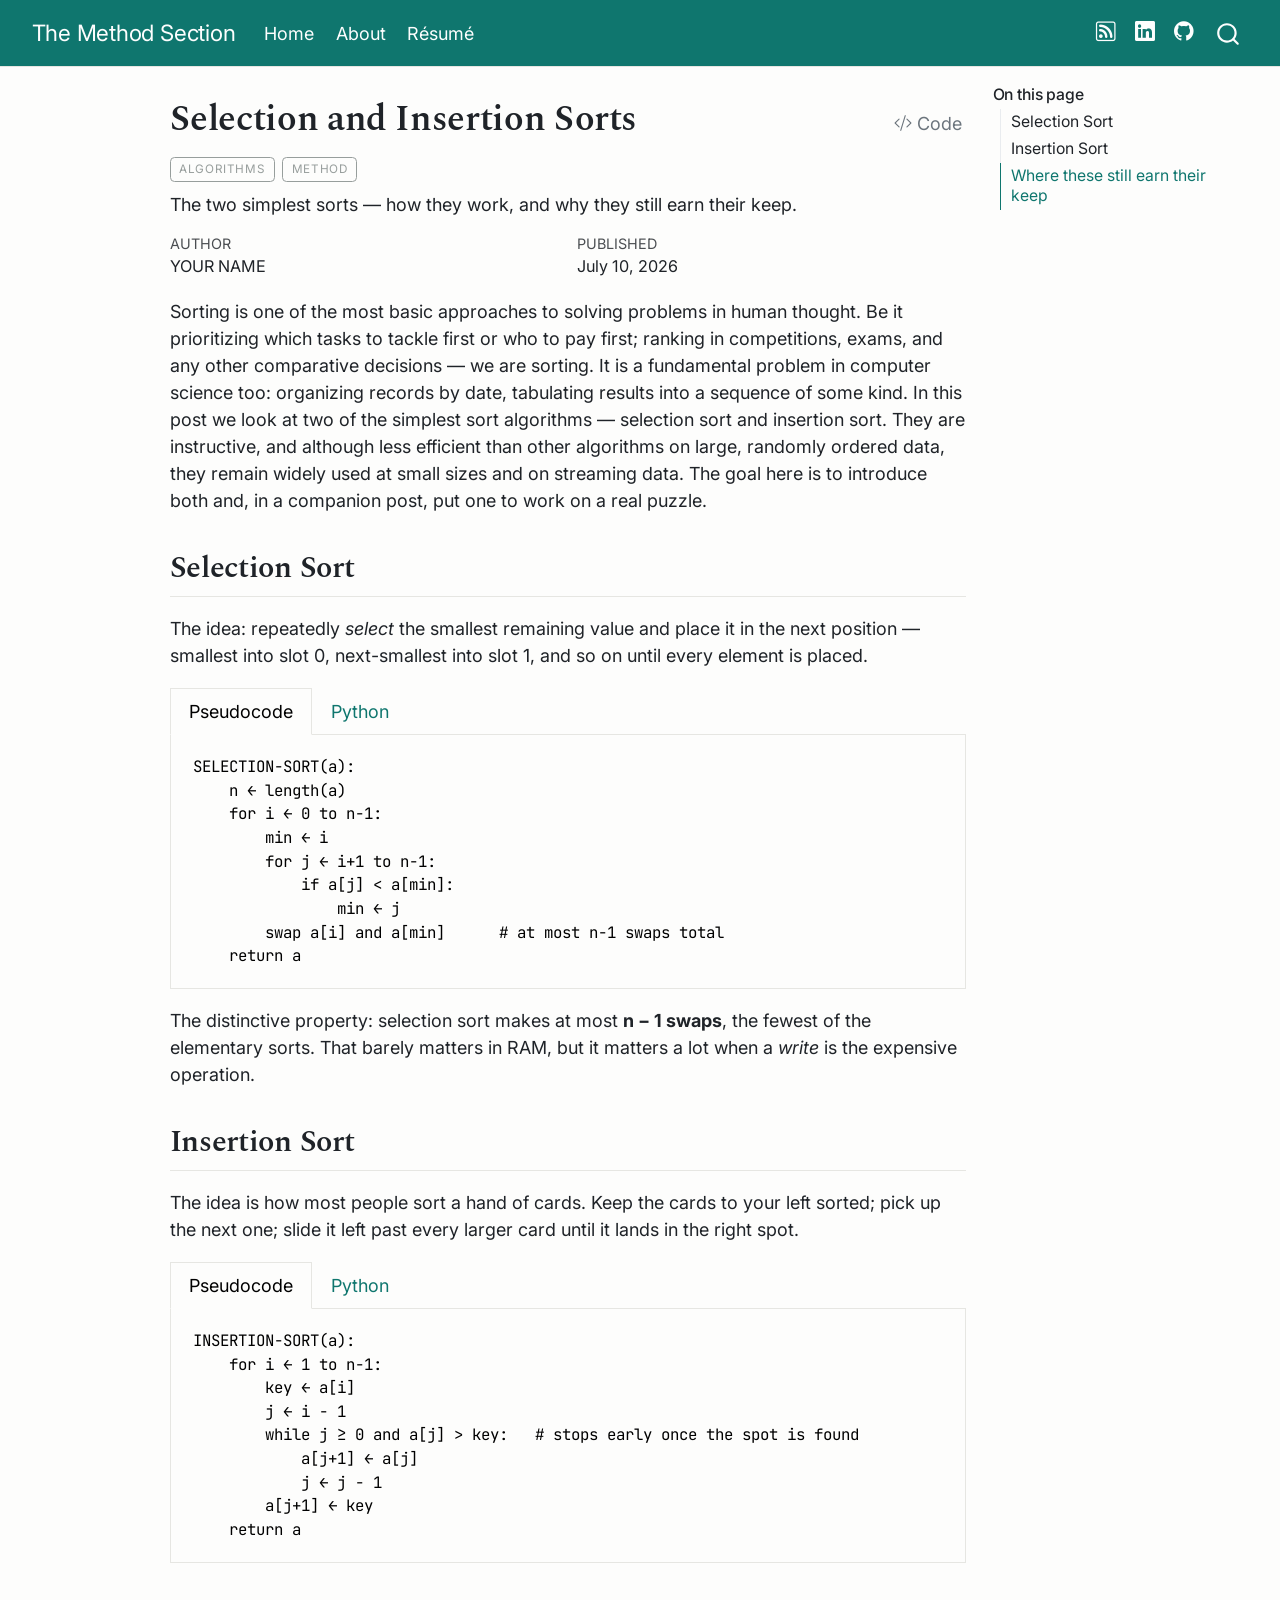
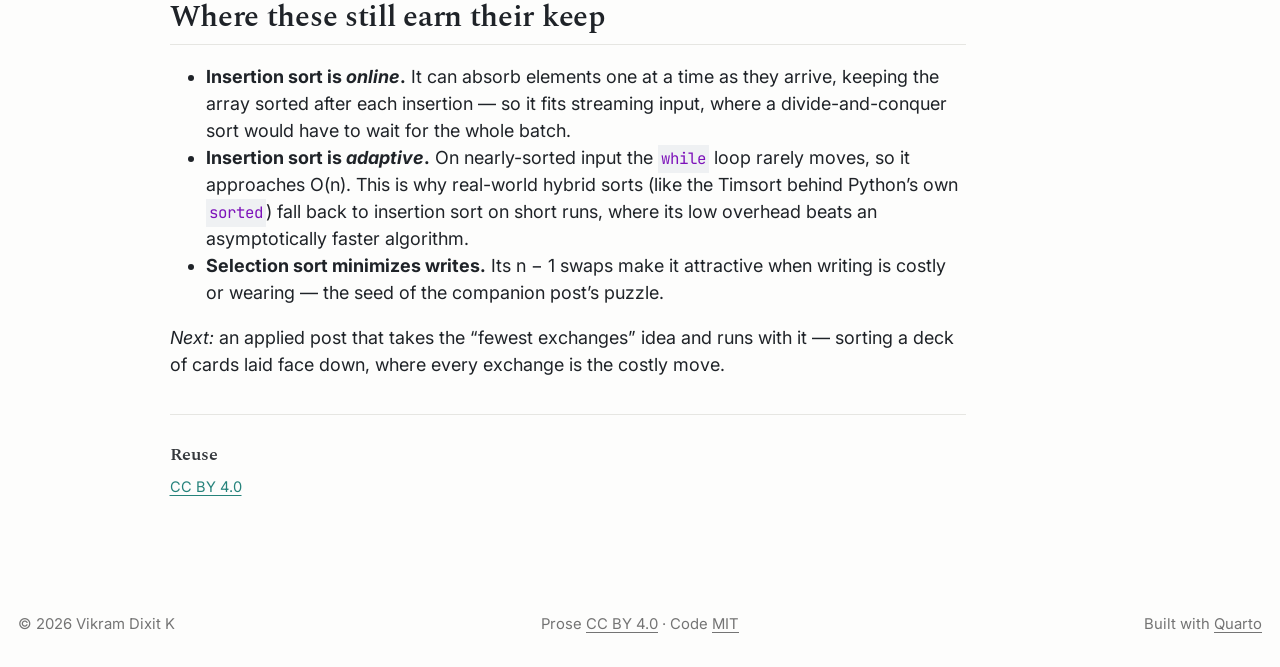
==== posts/selection-insertion-sorts/index.html @ 7c809719 "Built site for gh-pages" ====
<!DOCTYPE html>
<html xmlns="http://www.w3.org/1999/xhtml" lang="en" xml:lang="en"><head>

<meta charset="utf-8">
<meta name="generator" content="quarto-1.9.38">

<meta name="viewport" content="width=device-width, initial-scale=1.0, user-scalable=yes">

<meta name="author" content="YOUR NAME">
<meta name="dcterms.date" content="2026-07-10">
<meta name="description" content="The two simplest sorts — how they work, and why they still earn their keep.">

<title>Selection and Insertion Sorts – The Method Section</title>
<style>
/* Default styles provided by pandoc.
** See https://pandoc.org/MANUAL.html#variables-for-html for config info.
*/
code{white-space: pre-wrap;}
span.smallcaps{font-variant: small-caps;}
div.columns{display: flex; gap: min(4vw, 1.5em);}
div.column{flex: auto; overflow-x: auto;}
div.hanging-indent{margin-left: 1.5em; text-indent: -1.5em;}
ul.task-list{list-style: none;}
ul.task-list li input[type="checkbox"] {
  width: 0.8em;
  margin: 0 0.8em 0.2em -1em; /* quarto-specific, see https://github.com/quarto-dev/quarto-cli/issues/4556 */ 
  vertical-align: middle;
}
/* CSS for syntax highlighting */
html { -webkit-text-size-adjust: 100%; }
pre > code.sourceCode { white-space: pre; position: relative; }
pre > code.sourceCode > span { display: inline-block; line-height: 1.25; }
pre > code.sourceCode > span:empty { height: 1.2em; }
.sourceCode { overflow: visible; }
code.sourceCode > span { color: inherit; text-decoration: inherit; }
div.sourceCode { margin: 1em 0; }
pre.sourceCode { margin: 0; }
@media screen {
div.sourceCode { overflow: auto; }
}
@media print {
pre > code.sourceCode { white-space: pre-wrap; }
pre > code.sourceCode > span { text-indent: -5em; padding-left: 5em; }
}
pre.numberSource code
  { counter-reset: source-line 0; }
pre.numberSource code > span
  { position: relative; left: -4em; counter-increment: source-line; }
pre.numberSource code > span > a:first-child::before
  { content: counter(source-line);
    position: relative; left: -1em; text-align: right; vertical-align: baseline;
    border: none; display: inline-block;
    -webkit-touch-callout: none; -webkit-user-select: none;
    -khtml-user-select: none; -moz-user-select: none;
    -ms-user-select: none; user-select: none;
    padding: 0 4px; width: 4em;
  }
pre.numberSource { margin-left: 3em;  padding-left: 4px; }
div.sourceCode
  {   }
@media screen {
pre > code.sourceCode > span > a:first-child::before { text-decoration: underline; }
}
</style>


<script src="../../site_libs/quarto-nav/quarto-nav.js"></script>
<script src="../../site_libs/clipboard/clipboard.min.js"></script>
<script src="../../site_libs/quarto-search/autocomplete.umd.js"></script>
<script src="../../site_libs/quarto-search/fuse.min.js"></script>
<script src="../../site_libs/quarto-search/quarto-search.js"></script>
<meta name="quarto:offset" content="../../">
<script src="../../site_libs/quarto-html/quarto.js" type="module"></script>
<script src="../../site_libs/quarto-html/tabsets/tabsets.js" type="module"></script>
<script src="../../site_libs/quarto-html/popper.min.js"></script>
<script src="../../site_libs/quarto-html/tippy.umd.min.js"></script>
<script src="../../site_libs/quarto-html/anchor.min.js"></script>
<link href="../../site_libs/quarto-html/tippy.css" rel="stylesheet">
<link href="../../site_libs/quarto-html/quarto-syntax-highlighting-e2f3917fe477dd691c51c70359116d1e.css" rel="stylesheet" id="quarto-text-highlighting-styles">
<script src="../../site_libs/bootstrap/bootstrap.min.js"></script>
<link href="../../site_libs/bootstrap/bootstrap-icons.css" rel="stylesheet">
<link href="../../site_libs/bootstrap/bootstrap-a1ba25a112313b6cf9961dbb9ec877ab.min.css" rel="stylesheet" append-hash="true" id="quarto-bootstrap" data-mode="light">
<script id="quarto-search-options" type="application/json">{
  "location": "navbar",
  "copy-button": false,
  "collapse-after": 3,
  "panel-placement": "end",
  "type": "overlay",
  "limit": 50,
  "keyboard-shortcut": [
    "f",
    "/",
    "s"
  ],
  "show-item-context": false,
  "language": {
    "search-no-results-text": "No results",
    "search-matching-documents-text": "matching documents",
    "search-copy-link-title": "Copy link to search",
    "search-hide-matches-text": "Hide additional matches",
    "search-more-match-text": "more match in this document",
    "search-more-matches-text": "more matches in this document",
    "search-clear-button-title": "Clear",
    "search-text-placeholder": "",
    "search-detached-cancel-button-title": "Cancel",
    "search-submit-button-title": "Submit",
    "search-label": "Search"
  }
}</script>


<meta property="og:title" content="Selection and Insertion Sorts – The Method Section">
<meta property="og:description" content="The two simplest sorts — how they work, and why they still earn their keep.">
<meta property="og:site_name" content="The Method Section">
<meta name="twitter:title" content="Selection and Insertion Sorts – The Method Section">
<meta name="twitter:description" content="The two simplest sorts — how they work, and why they still earn their keep.">
<meta name="twitter:card" content="summary">
</head>

<body class="nav-fixed quarto-light">

<div id="quarto-search-results"></div>
  <header id="quarto-header" class="headroom fixed-top">
    <nav class="navbar navbar-expand-lg " data-bs-theme="dark">
      <div class="navbar-container container-fluid">
      <div class="navbar-brand-container mx-auto">
    <a class="navbar-brand" href="../../index.html">
    <span class="navbar-title">The Method Section</span>
    </a>
  </div>
            <div id="quarto-search" class="" title="Search"></div>
          <button class="navbar-toggler" type="button" data-bs-toggle="collapse" data-bs-target="#navbarCollapse" aria-controls="navbarCollapse" role="menu" aria-expanded="false" aria-label="Toggle navigation" onclick="if (window.quartoToggleHeadroom) { window.quartoToggleHeadroom(); }">
  <span class="navbar-toggler-icon"></span>
</button>
          <div class="collapse navbar-collapse" id="navbarCollapse">
            <ul class="navbar-nav navbar-nav-scroll me-auto">
  <li class="nav-item">
    <a class="nav-link" href="../../index.html"> 
<span class="menu-text">Home</span></a>
  </li>  
  <li class="nav-item">
    <a class="nav-link" href="../../about.html"> 
<span class="menu-text">About</span></a>
  </li>  
  <li class="nav-item">
    <a class="nav-link" href="../../resume.pdf" target="_blank"> 
<span class="menu-text">Résumé</span></a>
  </li>  
</ul>
            <ul class="navbar-nav navbar-nav-scroll ms-auto">
  <li class="nav-item compact">
    <a class="nav-link" href="../../index.xml"> <i class="bi bi-rss" role="img" aria-label="RSS feed">
</i> 
<span class="menu-text"></span></a>
  </li>  
  <li class="nav-item compact">
    <a class="nav-link" href="https://www.linkedin.com/in/vikramdixit"> <i class="bi bi-linkedin" role="img" aria-label="LinkedIn">
</i> 
<span class="menu-text"></span></a>
  </li>  
  <li class="nav-item compact">
    <a class="nav-link" href="https://github.com/VikkiD"> <i class="bi bi-github" role="img" aria-label="GitHub">
</i> 
<span class="menu-text"></span></a>
  </li>  
</ul>
          </div> <!-- /navcollapse -->
            <div class="quarto-navbar-tools">
</div>
      </div> <!-- /container-fluid -->
    </nav>
</header>
<!-- content -->
<div id="quarto-content" class="quarto-container page-columns page-rows-contents page-layout-article page-navbar">
<!-- sidebar -->
<!-- margin-sidebar -->
    <div id="quarto-margin-sidebar" class="sidebar margin-sidebar">
        <nav id="TOC" role="doc-toc" class="toc-active">
    <h2 id="toc-title">On this page</h2>
   
  <ul>
  <li><a href="#selection-sort" id="toc-selection-sort" class="nav-link active" data-scroll-target="#selection-sort">Selection Sort</a></li>
  <li><a href="#insertion-sort" id="toc-insertion-sort" class="nav-link" data-scroll-target="#insertion-sort">Insertion Sort</a></li>
  <li><a href="#where-these-still-earn-their-keep" id="toc-where-these-still-earn-their-keep" class="nav-link" data-scroll-target="#where-these-still-earn-their-keep">Where these still earn their keep</a></li>
  </ul>
</nav>
    </div>
<!-- main -->
<main class="content" id="quarto-document-content">

<header id="title-block-header" class="quarto-title-block default">
<div class="quarto-title">
<div class="quarto-title-block"><div><h1 class="title">Selection and Insertion Sorts</h1><button type="button" class="btn code-tools-button" id="quarto-code-tools-source"><i class="bi"></i> Code</button></div></div>
  <div class="quarto-categories">
    <div class="quarto-category">Algorithms</div>
    <div class="quarto-category">Method</div>
  </div>
  </div>

<div>
  <div class="description">
    The two simplest sorts — how they work, and why they still earn their keep.
  </div>
</div>


<div class="quarto-title-meta">

    <div>
    <div class="quarto-title-meta-heading">Author</div>
    <div class="quarto-title-meta-contents">
             <p>YOUR NAME </p>
          </div>
  </div>
    
    <div>
    <div class="quarto-title-meta-heading">Published</div>
    <div class="quarto-title-meta-contents">
      <p class="date">July 10, 2026</p>
    </div>
  </div>
  
    
  </div>
  


</header>


<p>Sorting is one of the most basic approaches to solving problems in human thought. Be it prioritizing which tasks to tackle first or who to pay first; ranking in competitions, exams, and any other comparative decisions — we are sorting. It is a fundamental problem in computer science too: organizing records by date, tabulating results into a sequence of some kind. In this post we look at two of the simplest sort algorithms — selection sort and insertion sort. They are instructive, and although less efficient than other algorithms on large, randomly ordered data, they remain widely used at small sizes and on streaming data. The goal here is to introduce both and, in a companion post, put one to work on a real puzzle.</p>
<section id="selection-sort" class="level2">
<h2 class="anchored" data-anchor-id="selection-sort">Selection Sort</h2>
<p>The idea: repeatedly <em>select</em> the smallest remaining value and place it in the next position — smallest into slot 0, next-smallest into slot 1, and so on until every element is placed.</p>
<div class="tabset-margin-container"></div><div class="panel-tabset">
<ul class="nav nav-tabs" role="tablist"><li class="nav-item" role="presentation"><a class="nav-link active" id="tabset-1-1-tab" data-bs-toggle="tab" data-bs-target="#tabset-1-1" role="tab" aria-controls="tabset-1-1" aria-selected="true" href="">Pseudocode</a></li><li class="nav-item" role="presentation"><a class="nav-link" id="tabset-1-2-tab" data-bs-toggle="tab" data-bs-target="#tabset-1-2" role="tab" aria-controls="tabset-1-2" aria-selected="false" href="">Python</a></li></ul>
<div class="tab-content">
<div id="tabset-1-1" class="tab-pane active" role="tabpanel" aria-labelledby="tabset-1-1-tab">
<pre><code>SELECTION-SORT(a):
    n ← length(a)
    for i ← 0 to n-1:
        min ← i
        for j ← i+1 to n-1:
            if a[j] &lt; a[min]:
                min ← j
        swap a[i] and a[min]      # at most n-1 swaps total
    return a</code></pre>
</div>
<div id="tabset-1-2" class="tab-pane" role="tabpanel" aria-labelledby="tabset-1-2-tab">
<div id="e8bcaa5c" class="cell" data-execution_count="1">
<div class="code-copy-outer-scaffold"><div class="sourceCode cell-code" id="cb2"><pre class="sourceCode python code-with-copy"><code class="sourceCode python"><span id="cb2-1"><a href="#cb2-1" aria-hidden="true" tabindex="-1"></a><span class="kw">def</span> selection_sort(a):</span>
<span id="cb2-2"><a href="#cb2-2" aria-hidden="true" tabindex="-1"></a>    n <span class="op">=</span> <span class="bu">len</span>(a)</span>
<span id="cb2-3"><a href="#cb2-3" aria-hidden="true" tabindex="-1"></a>    <span class="cf">for</span> i <span class="kw">in</span> <span class="bu">range</span>(n):</span>
<span id="cb2-4"><a href="#cb2-4" aria-hidden="true" tabindex="-1"></a>        smallest <span class="op">=</span> i</span>
<span id="cb2-5"><a href="#cb2-5" aria-hidden="true" tabindex="-1"></a>        <span class="cf">for</span> j <span class="kw">in</span> <span class="bu">range</span>(i <span class="op">+</span> <span class="dv">1</span>, n):</span>
<span id="cb2-6"><a href="#cb2-6" aria-hidden="true" tabindex="-1"></a>            <span class="cf">if</span> a[j] <span class="op">&lt;</span> a[smallest]:</span>
<span id="cb2-7"><a href="#cb2-7" aria-hidden="true" tabindex="-1"></a>                smallest <span class="op">=</span> j</span>
<span id="cb2-8"><a href="#cb2-8" aria-hidden="true" tabindex="-1"></a>        a[i], a[smallest] <span class="op">=</span> a[smallest], a[i]   <span class="co"># pythonic swap, no temp needed</span></span>
<span id="cb2-9"><a href="#cb2-9" aria-hidden="true" tabindex="-1"></a>    <span class="cf">return</span> a</span>
<span id="cb2-10"><a href="#cb2-10" aria-hidden="true" tabindex="-1"></a></span>
<span id="cb2-11"><a href="#cb2-11" aria-hidden="true" tabindex="-1"></a>original <span class="op">=</span> [<span class="dv">5</span>, <span class="dv">3</span>, <span class="dv">4</span>, <span class="dv">1</span>, <span class="dv">2</span>, <span class="dv">10</span>, <span class="dv">1</span>]</span>
<span id="cb2-12"><a href="#cb2-12" aria-hidden="true" tabindex="-1"></a><span class="bu">print</span>(<span class="st">"input: "</span>, original)</span>
<span id="cb2-13"><a href="#cb2-13" aria-hidden="true" tabindex="-1"></a><span class="bu">print</span>(<span class="st">"sorted:"</span>, selection_sort(original.copy()))   <span class="co"># .copy(): it sorts in place</span></span></code></pre></div><button title="Copy to Clipboard" class="code-copy-button"><i class="bi"></i></button></div>
<div class="cell-output cell-output-stdout">
<pre><code>input:  [5, 3, 4, 1, 2, 10, 1]
sorted: [1, 1, 2, 3, 4, 5, 10]</code></pre>
</div>
</div>
</div>
</div>
</div>
<p>The distinctive property: selection sort makes at most <strong>n − 1 swaps</strong>, the fewest of the elementary sorts. That barely matters in RAM, but it matters a lot when a <em>write</em> is the expensive operation.</p>
</section>
<section id="insertion-sort" class="level2">
<h2 class="anchored" data-anchor-id="insertion-sort">Insertion Sort</h2>
<p>The idea is how most people sort a hand of cards. Keep the cards to your left sorted; pick up the next one; slide it left past every larger card until it lands in the right spot.</p>
<div class="tabset-margin-container"></div><div class="panel-tabset">
<ul class="nav nav-tabs" role="tablist"><li class="nav-item" role="presentation"><a class="nav-link active" id="tabset-2-1-tab" data-bs-toggle="tab" data-bs-target="#tabset-2-1" role="tab" aria-controls="tabset-2-1" aria-selected="true" href="">Pseudocode</a></li><li class="nav-item" role="presentation"><a class="nav-link" id="tabset-2-2-tab" data-bs-toggle="tab" data-bs-target="#tabset-2-2" role="tab" aria-controls="tabset-2-2" aria-selected="false" href="">Python</a></li></ul>
<div class="tab-content">
<div id="tabset-2-1" class="tab-pane active" role="tabpanel" aria-labelledby="tabset-2-1-tab">
<pre><code>INSERTION-SORT(a):
    for i ← 1 to n-1:
        key ← a[i]
        j ← i - 1
        while j ≥ 0 and a[j] &gt; key:   # stops early once the spot is found
            a[j+1] ← a[j]
            j ← j - 1
        a[j+1] ← key
    return a</code></pre>
</div>
<div id="tabset-2-2" class="tab-pane" role="tabpanel" aria-labelledby="tabset-2-2-tab">
<div id="b0ee3cae" class="cell" data-execution_count="2">
<div class="code-copy-outer-scaffold"><div class="sourceCode cell-code" id="cb5"><pre class="sourceCode python code-with-copy"><code class="sourceCode python"><span id="cb5-1"><a href="#cb5-1" aria-hidden="true" tabindex="-1"></a><span class="kw">def</span> insertion_sort(a):</span>
<span id="cb5-2"><a href="#cb5-2" aria-hidden="true" tabindex="-1"></a>    <span class="cf">for</span> i <span class="kw">in</span> <span class="bu">range</span>(<span class="dv">1</span>, <span class="bu">len</span>(a)):</span>
<span id="cb5-3"><a href="#cb5-3" aria-hidden="true" tabindex="-1"></a>        key <span class="op">=</span> a[i]</span>
<span id="cb5-4"><a href="#cb5-4" aria-hidden="true" tabindex="-1"></a>        j <span class="op">=</span> i <span class="op">-</span> <span class="dv">1</span></span>
<span id="cb5-5"><a href="#cb5-5" aria-hidden="true" tabindex="-1"></a>        <span class="cf">while</span> j <span class="op">&gt;=</span> <span class="dv">0</span> <span class="kw">and</span> a[j] <span class="op">&gt;</span> key:   <span class="co"># the early stop is what makes it adaptive</span></span>
<span id="cb5-6"><a href="#cb5-6" aria-hidden="true" tabindex="-1"></a>            a[j <span class="op">+</span> <span class="dv">1</span>] <span class="op">=</span> a[j]</span>
<span id="cb5-7"><a href="#cb5-7" aria-hidden="true" tabindex="-1"></a>            j <span class="op">-=</span> <span class="dv">1</span></span>
<span id="cb5-8"><a href="#cb5-8" aria-hidden="true" tabindex="-1"></a>        a[j <span class="op">+</span> <span class="dv">1</span>] <span class="op">=</span> key</span>
<span id="cb5-9"><a href="#cb5-9" aria-hidden="true" tabindex="-1"></a>    <span class="cf">return</span> a</span>
<span id="cb5-10"><a href="#cb5-10" aria-hidden="true" tabindex="-1"></a></span>
<span id="cb5-11"><a href="#cb5-11" aria-hidden="true" tabindex="-1"></a>original <span class="op">=</span> [<span class="dv">5</span>, <span class="dv">3</span>, <span class="dv">4</span>, <span class="dv">1</span>, <span class="dv">2</span>, <span class="dv">10</span>, <span class="dv">1</span>]</span>
<span id="cb5-12"><a href="#cb5-12" aria-hidden="true" tabindex="-1"></a><span class="bu">print</span>(<span class="st">"input: "</span>, original)</span>
<span id="cb5-13"><a href="#cb5-13" aria-hidden="true" tabindex="-1"></a><span class="bu">print</span>(<span class="st">"sorted:"</span>, insertion_sort(original.copy()))</span></code></pre></div><button title="Copy to Clipboard" class="code-copy-button"><i class="bi"></i></button></div>
<div class="cell-output cell-output-stdout">
<pre><code>input:  [5, 3, 4, 1, 2, 10, 1]
sorted: [1, 1, 2, 3, 4, 5, 10]</code></pre>
</div>
</div>
</div>
</div>
</div>
<!-- I rewrote your insertion sort into the classic "key + shift" form (instead
     of the swap-in-a-loop version). Same result, but the `while` loop stops the
     moment the card is in place --- which is exactly the adaptive behaviour that
     makes the relevance argument below true. -->
</section>
<section id="where-these-still-earn-their-keep" class="level2">
<h2 class="anchored" data-anchor-id="where-these-still-earn-their-keep">Where these still earn their keep</h2>
<!-- Expand these in your own voice --- each is a real, checkable claim: -->
<ul>
<li><strong>Insertion sort is <em>online</em>.</strong> It can absorb elements one at a time as they arrive, keeping the array sorted after each insertion — so it fits streaming input, where a divide-and-conquer sort would have to wait for the whole batch.</li>
<li><strong>Insertion sort is <em>adaptive</em>.</strong> On nearly-sorted input the <code>while</code> loop rarely moves, so it approaches O(n). This is why real-world hybrid sorts (like the Timsort behind Python’s own <code>sorted</code>) fall back to insertion sort on short runs, where its low overhead beats an asymptotically faster algorithm.</li>
<li><strong>Selection sort minimizes writes.</strong> Its n − 1 swaps make it attractive when writing is costly or wearing — the seed of the companion post’s puzzle.</li>
</ul>
<p><em>Next:</em> an applied post that takes the “fewest exchanges” idea and runs with it — sorting a deck of cards laid face down, where every exchange is the costly move.</p>


<!-- -->

</section>

<div id="quarto-appendix" class="default"><section class="quarto-appendix-contents" id="quarto-reuse"><h2 class="anchored quarto-appendix-heading">Reuse</h2><div class="quarto-appendix-contents"><div><a rel="license" href="https://creativecommons.org/licenses/by/4.0/">CC BY 4.0</a></div></div></section></div></main> <!-- /main -->
<script id="quarto-html-after-body" type="application/javascript">
  window.document.addEventListener("DOMContentLoaded", function (event) {
    const icon = "";
    const anchorJS = new window.AnchorJS();
    anchorJS.options = {
      placement: 'right',
      icon: icon
    };
    anchorJS.add('.anchored');
    const isCodeAnnotation = (el) => {
      for (const clz of el.classList) {
        if (clz.startsWith('code-annotation-')) {                     
          return true;
        }
      }
      return false;
    }
    const onCopySuccess = function(e) {
      // button target
      const button = e.trigger;
      // don't keep focus
      button.blur();
      // flash "checked"
      button.classList.add('code-copy-button-checked');
      var currentTitle = button.getAttribute("title");
      button.setAttribute("title", "Copied!");
      let tooltip;
      if (window.bootstrap) {
        button.setAttribute("data-bs-toggle", "tooltip");
        button.setAttribute("data-bs-placement", "left");
        button.setAttribute("data-bs-title", "Copied!");
        tooltip = new bootstrap.Tooltip(button, 
          { trigger: "manual", 
            customClass: "code-copy-button-tooltip",
            offset: [0, -8]});
        tooltip.show();    
      }
      setTimeout(function() {
        if (tooltip) {
          tooltip.hide();
          button.removeAttribute("data-bs-title");
          button.removeAttribute("data-bs-toggle");
          button.removeAttribute("data-bs-placement");
        }
        button.setAttribute("title", currentTitle);
        button.classList.remove('code-copy-button-checked');
      }, 1000);
      // clear code selection
      e.clearSelection();
    }
    const getTextToCopy = function(trigger) {
      const outerScaffold = trigger.parentElement.cloneNode(true);
      const codeEl = outerScaffold.querySelector('code');
      for (const childEl of codeEl.children) {
        if (isCodeAnnotation(childEl)) {
          childEl.remove();
        }
      }
      return codeEl.innerText;
    }
    const clipboard = new window.ClipboardJS('.code-copy-button:not([data-in-quarto-modal])', {
      text: getTextToCopy
    });
    clipboard.on('success', onCopySuccess);
    if (window.document.getElementById('quarto-embedded-source-code-modal')) {
      const clipboardModal = new window.ClipboardJS('.code-copy-button[data-in-quarto-modal]', {
        text: getTextToCopy,
        container: window.document.getElementById('quarto-embedded-source-code-modal')
      });
      clipboardModal.on('success', onCopySuccess);
    }
    const viewSource = window.document.getElementById('quarto-view-source') ||
                       window.document.getElementById('quarto-code-tools-source');
    if (viewSource) {
      const sourceUrl = viewSource.getAttribute("data-quarto-source-url");
      viewSource.addEventListener("click", function(e) {
        if (sourceUrl) {
          // rstudio viewer pane
          if (/\bcapabilities=\b/.test(window.location)) {
            window.open(sourceUrl);
          } else {
            window.location.href = sourceUrl;
          }
        } else {
          const modal = new bootstrap.Modal(document.getElementById('quarto-embedded-source-code-modal'));
          modal.show();
        }
        return false;
      });
    }
    function toggleCodeHandler(show) {
      return function(e) {
        const detailsSrc = window.document.querySelectorAll(".cell > details > .sourceCode");
        for (let i=0; i<detailsSrc.length; i++) {
          const details = detailsSrc[i].parentElement;
          if (show) {
            details.open = true;
          } else {
            details.removeAttribute("open");
          }
        }
        const cellCodeDivs = window.document.querySelectorAll(".cell > .sourceCode");
        const fromCls = show ? "hidden" : "unhidden";
        const toCls = show ? "unhidden" : "hidden";
        for (let i=0; i<cellCodeDivs.length; i++) {
          const codeDiv = cellCodeDivs[i];
          if (codeDiv.classList.contains(fromCls)) {
            codeDiv.classList.remove(fromCls);
            codeDiv.classList.add(toCls);
          } 
        }
        return false;
      }
    }
    const hideAllCode = window.document.getElementById("quarto-hide-all-code");
    if (hideAllCode) {
      hideAllCode.addEventListener("click", toggleCodeHandler(false));
    }
    const showAllCode = window.document.getElementById("quarto-show-all-code");
    if (showAllCode) {
      showAllCode.addEventListener("click", toggleCodeHandler(true));
    }
      var localhostRegex = new RegExp(/^(?:http|https):\/\/localhost\:?[0-9]*\//);
      var mailtoRegex = new RegExp(/^mailto:/);
        var filterRegex = new RegExp("https:\/\/VikkiD\.github\.io\/TechEcon");
      var isInternal = (href) => {
          return filterRegex.test(href) || localhostRegex.test(href) || mailtoRegex.test(href);
      }
      // Inspect non-navigation links and adorn them if external
     var links = window.document.querySelectorAll('a[href]:not(.nav-link):not(.navbar-brand):not(.toc-action):not(.sidebar-link):not(.sidebar-item-toggle):not(.pagination-link):not(.no-external):not([aria-hidden]):not(.dropdown-item):not(.quarto-navigation-tool):not(.about-link)');
      for (var i=0; i<links.length; i++) {
        const link = links[i];
        if (!isInternal(link.href)) {
          // undo the damage that might have been done by quarto-nav.js in the case of
          // links that we want to consider external
          if (link.dataset.originalHref !== undefined) {
            link.href = link.dataset.originalHref;
          }
        }
      }
    function tippyHover(el, contentFn, onTriggerFn, onUntriggerFn) {
      const config = {
        allowHTML: true,
        maxWidth: 500,
        delay: 100,
        arrow: false,
        appendTo: function(el) {
            return el.parentElement;
        },
        interactive: true,
        interactiveBorder: 10,
        theme: 'quarto',
        placement: 'bottom-start',
      };
      if (contentFn) {
        config.content = contentFn;
      }
      if (onTriggerFn) {
        config.onTrigger = onTriggerFn;
      }
      if (onUntriggerFn) {
        config.onUntrigger = onUntriggerFn;
      }
      window.tippy(el, config); 
    }
    const noterefs = window.document.querySelectorAll('a[role="doc-noteref"]');
    for (var i=0; i<noterefs.length; i++) {
      const ref = noterefs[i];
      tippyHover(ref, function() {
        // use id or data attribute instead here
        let href = ref.getAttribute('data-footnote-href') || ref.getAttribute('href');
        try { href = new URL(href).hash; } catch {}
        const id = href.replace(/^#\/?/, "");
        const note = window.document.getElementById(id);
        if (note) {
          return note.innerHTML;
        } else {
          return "";
        }
      });
    }
    const xrefs = window.document.querySelectorAll('a.quarto-xref');
    const processXRef = (id, note) => {
      // Strip column container classes
      const stripColumnClz = (el) => {
        el.classList.remove("page-full", "page-columns");
        if (el.children) {
          for (const child of el.children) {
            stripColumnClz(child);
          }
        }
      }
      stripColumnClz(note)
      if (id === null || id.startsWith('sec-')) {
        // Special case sections, only their first couple elements
        const container = document.createElement("div");
        if (note.children && note.children.length > 2) {
          container.appendChild(note.children[0].cloneNode(true));
          for (let i = 1; i < note.children.length; i++) {
            const child = note.children[i];
            if (child.tagName === "P" && child.innerText === "") {
              continue;
            } else {
              container.appendChild(child.cloneNode(true));
              break;
            }
          }
          if (window.Quarto?.typesetMath) {
            window.Quarto.typesetMath(container);
          }
          return container.innerHTML
        } else {
          if (window.Quarto?.typesetMath) {
            window.Quarto.typesetMath(note);
          }
          return note.innerHTML;
        }
      } else {
        // Remove any anchor links if they are present
        const anchorLink = note.querySelector('a.anchorjs-link');
        if (anchorLink) {
          anchorLink.remove();
        }
        if (window.Quarto?.typesetMath) {
          window.Quarto.typesetMath(note);
        }
        if (note.classList.contains("callout")) {
          return note.outerHTML;
        } else {
          return note.innerHTML;
        }
      }
    }
    for (var i=0; i<xrefs.length; i++) {
      const xref = xrefs[i];
      tippyHover(xref, undefined, function(instance) {
        instance.disable();
        let url = xref.getAttribute('href');
        let hash = undefined; 
        if (url.startsWith('#')) {
          hash = url;
        } else {
          try { hash = new URL(url).hash; } catch {}
        }
        if (hash) {
          const id = hash.replace(/^#\/?/, "");
          const note = window.document.getElementById(id);
          if (note !== null) {
            try {
              const html = processXRef(id, note.cloneNode(true));
              instance.setContent(html);
            } finally {
              instance.enable();
              instance.show();
            }
          } else {
            // See if we can fetch this
            fetch(url.split('#')[0])
            .then(res => res.text())
            .then(html => {
              const parser = new DOMParser();
              const htmlDoc = parser.parseFromString(html, "text/html");
              const note = htmlDoc.getElementById(id);
              if (note !== null) {
                const html = processXRef(id, note);
                instance.setContent(html);
              } 
            }).finally(() => {
              instance.enable();
              instance.show();
            });
          }
        } else {
          // See if we can fetch a full url (with no hash to target)
          // This is a special case and we should probably do some content thinning / targeting
          fetch(url)
          .then(res => res.text())
          .then(html => {
            const parser = new DOMParser();
            const htmlDoc = parser.parseFromString(html, "text/html");
            const note = htmlDoc.querySelector('main.content');
            if (note !== null) {
              // This should only happen for chapter cross references
              // (since there is no id in the URL)
              // remove the first header
              if (note.children.length > 0 && note.children[0].tagName === "HEADER") {
                note.children[0].remove();
              }
              const html = processXRef(null, note);
              instance.setContent(html);
            } 
          }).finally(() => {
            instance.enable();
            instance.show();
          });
        }
      }, function(instance) {
      });
    }
        let selectedAnnoteEl;
        const selectorForAnnotation = ( cell, annotation) => {
          let cellAttr = 'data-code-cell="' + cell + '"';
          let lineAttr = 'data-code-annotation="' +  annotation + '"';
          const selector = 'span[' + cellAttr + '][' + lineAttr + ']';
          return selector;
        }
        const selectCodeLines = (annoteEl) => {
          const doc = window.document;
          const targetCell = annoteEl.getAttribute("data-target-cell");
          const targetAnnotation = annoteEl.getAttribute("data-target-annotation");
          const annoteSpan = window.document.querySelector(selectorForAnnotation(targetCell, targetAnnotation));
          const lines = annoteSpan.getAttribute("data-code-lines").split(",");
          const lineIds = lines.map((line) => {
            return targetCell + "-" + line;
          })
          let top = null;
          let height = null;
          let parent = null;
          if (lineIds.length > 0) {
              //compute the position of the single el (top and bottom and make a div)
              const el = window.document.getElementById(lineIds[0]);
              top = el.offsetTop;
              height = el.offsetHeight;
              parent = el.parentElement.parentElement;
            if (lineIds.length > 1) {
              const lastEl = window.document.getElementById(lineIds[lineIds.length - 1]);
              const bottom = lastEl.offsetTop + lastEl.offsetHeight;
              height = bottom - top;
            }
            if (top !== null && height !== null && parent !== null) {
              // cook up a div (if necessary) and position it 
              let div = window.document.getElementById("code-annotation-line-highlight");
              if (div === null) {
                div = window.document.createElement("div");
                div.setAttribute("id", "code-annotation-line-highlight");
                div.style.position = 'absolute';
                parent.appendChild(div);
              }
              div.style.top = top - 2 + "px";
              div.style.height = height + 4 + "px";
              div.style.left = 0;
              let gutterDiv = window.document.getElementById("code-annotation-line-highlight-gutter");
              if (gutterDiv === null) {
                gutterDiv = window.document.createElement("div");
                gutterDiv.setAttribute("id", "code-annotation-line-highlight-gutter");
                gutterDiv.style.position = 'absolute';
                const codeCell = window.document.getElementById(targetCell);
                const gutter = codeCell.querySelector('.code-annotation-gutter');
                gutter.appendChild(gutterDiv);
              }
              gutterDiv.style.top = top - 2 + "px";
              gutterDiv.style.height = height + 4 + "px";
            }
            selectedAnnoteEl = annoteEl;
          }
        };
        const unselectCodeLines = () => {
          const elementsIds = ["code-annotation-line-highlight", "code-annotation-line-highlight-gutter"];
          elementsIds.forEach((elId) => {
            const div = window.document.getElementById(elId);
            if (div) {
              div.remove();
            }
          });
          selectedAnnoteEl = undefined;
        };
          // Handle positioning of the toggle
      window.addEventListener(
        "resize",
        throttle(() => {
          elRect = undefined;
          if (selectedAnnoteEl) {
            selectCodeLines(selectedAnnoteEl);
          }
        }, 10)
      );
      function throttle(fn, ms) {
      let throttle = false;
      let timer;
        return (...args) => {
          if(!throttle) { // first call gets through
              fn.apply(this, args);
              throttle = true;
          } else { // all the others get throttled
              if(timer) clearTimeout(timer); // cancel #2
              timer = setTimeout(() => {
                fn.apply(this, args);
                timer = throttle = false;
              }, ms);
          }
        };
      }
        // Attach click handler to the DT
        const annoteDls = window.document.querySelectorAll('dt[data-target-cell]');
        for (const annoteDlNode of annoteDls) {
          annoteDlNode.addEventListener('click', (event) => {
            const clickedEl = event.target;
            if (clickedEl !== selectedAnnoteEl) {
              unselectCodeLines();
              const activeEl = window.document.querySelector('dt[data-target-cell].code-annotation-active');
              if (activeEl) {
                activeEl.classList.remove('code-annotation-active');
              }
              selectCodeLines(clickedEl);
              clickedEl.classList.add('code-annotation-active');
            } else {
              // Unselect the line
              unselectCodeLines();
              clickedEl.classList.remove('code-annotation-active');
            }
          });
        }
    const findCites = (el) => {
      const parentEl = el.parentElement;
      if (parentEl) {
        const cites = parentEl.dataset.cites;
        if (cites) {
          return {
            el,
            cites: cites.split(' ')
          };
        } else {
          return findCites(el.parentElement)
        }
      } else {
        return undefined;
      }
    };
    var bibliorefs = window.document.querySelectorAll('a[role="doc-biblioref"]');
    for (var i=0; i<bibliorefs.length; i++) {
      const ref = bibliorefs[i];
      const citeInfo = findCites(ref);
      if (citeInfo) {
        tippyHover(citeInfo.el, function() {
          var popup = window.document.createElement('div');
          citeInfo.cites.forEach(function(cite) {
            var citeDiv = window.document.createElement('div');
            citeDiv.classList.add('hanging-indent');
            citeDiv.classList.add('csl-entry');
            var biblioDiv = window.document.getElementById('ref-' + cite);
            if (biblioDiv) {
              citeDiv.innerHTML = biblioDiv.innerHTML;
            }
            popup.appendChild(citeDiv);
          });
          return popup.innerHTML;
        });
      }
    }
  });
  </script><div class="modal fade" id="quarto-embedded-source-code-modal" tabindex="-1" aria-labelledby="quarto-embedded-source-code-modal-label" aria-hidden="true"><div class="modal-dialog modal-dialog-scrollable"><div class="modal-content"><div class="modal-header"><h5 class="modal-title" id="quarto-embedded-source-code-modal-label">Source Code</h5><button class="btn-close" data-bs-dismiss="modal"></button></div><div class="modal-body"><div class="">
<div class="code-copy-outer-scaffold"><div class="sourceCode" id="cb7" data-shortcodes="false"><pre class="sourceCode markdown code-with-copy"><code class="sourceCode markdown"><span id="cb7-1"><a href="#cb7-1" aria-hidden="true" tabindex="-1"></a><span class="co">---</span></span>
<span id="cb7-2"><a href="#cb7-2" aria-hidden="true" tabindex="-1"></a><span class="an">title:</span><span class="co"> "Selection and Insertion Sorts"</span></span>
<span id="cb7-3"><a href="#cb7-3" aria-hidden="true" tabindex="-1"></a><span class="an">description:</span><span class="co"> "The two simplest sorts --- how they work, and why they still earn their keep."</span></span>
<span id="cb7-4"><a href="#cb7-4" aria-hidden="true" tabindex="-1"></a><span class="an">date:</span><span class="co"> 2026-07-10</span></span>
<span id="cb7-5"><a href="#cb7-5" aria-hidden="true" tabindex="-1"></a><span class="an">categories:</span><span class="co"> [Algorithms, Method]</span></span>
<span id="cb7-6"><a href="#cb7-6" aria-hidden="true" tabindex="-1"></a><span class="co">---</span></span>
<span id="cb7-7"><a href="#cb7-7" aria-hidden="true" tabindex="-1"></a></span>
<span id="cb7-8"><a href="#cb7-8" aria-hidden="true" tabindex="-1"></a>Sorting is one of the most basic approaches to solving problems in human</span>
<span id="cb7-9"><a href="#cb7-9" aria-hidden="true" tabindex="-1"></a>thought. Be it prioritizing which tasks to tackle first or who to pay first;</span>
<span id="cb7-10"><a href="#cb7-10" aria-hidden="true" tabindex="-1"></a>ranking in competitions, exams, and any other comparative decisions --- we are</span>
<span id="cb7-11"><a href="#cb7-11" aria-hidden="true" tabindex="-1"></a>sorting. It is a fundamental problem in computer science too: organizing records</span>
<span id="cb7-12"><a href="#cb7-12" aria-hidden="true" tabindex="-1"></a>by date, tabulating results into a sequence of some kind. In this post we look at</span>
<span id="cb7-13"><a href="#cb7-13" aria-hidden="true" tabindex="-1"></a>two of the simplest sort algorithms --- selection sort and insertion sort. They</span>
<span id="cb7-14"><a href="#cb7-14" aria-hidden="true" tabindex="-1"></a>are instructive, and although less efficient than other algorithms on large,</span>
<span id="cb7-15"><a href="#cb7-15" aria-hidden="true" tabindex="-1"></a>randomly ordered data, they remain widely used at small sizes and on streaming</span>
<span id="cb7-16"><a href="#cb7-16" aria-hidden="true" tabindex="-1"></a>data. The goal here is to introduce both and, in a companion post, put one to</span>
<span id="cb7-17"><a href="#cb7-17" aria-hidden="true" tabindex="-1"></a>work on a real puzzle.</span>
<span id="cb7-18"><a href="#cb7-18" aria-hidden="true" tabindex="-1"></a></span>
<span id="cb7-19"><a href="#cb7-19" aria-hidden="true" tabindex="-1"></a><span class="fu">## Selection Sort</span></span>
<span id="cb7-20"><a href="#cb7-20" aria-hidden="true" tabindex="-1"></a></span>
<span id="cb7-21"><a href="#cb7-21" aria-hidden="true" tabindex="-1"></a>The idea: repeatedly *select* the smallest remaining value and place it in the</span>
<span id="cb7-22"><a href="#cb7-22" aria-hidden="true" tabindex="-1"></a>next position --- smallest into slot 0, next-smallest into slot 1, and so on</span>
<span id="cb7-23"><a href="#cb7-23" aria-hidden="true" tabindex="-1"></a>until every element is placed.</span>
<span id="cb7-24"><a href="#cb7-24" aria-hidden="true" tabindex="-1"></a></span>
<span id="cb7-25"><a href="#cb7-25" aria-hidden="true" tabindex="-1"></a>::: {.panel-tabset}</span>
<span id="cb7-26"><a href="#cb7-26" aria-hidden="true" tabindex="-1"></a></span>
<span id="cb7-27"><a href="#cb7-27" aria-hidden="true" tabindex="-1"></a><span class="fu">### Pseudocode</span></span>
<span id="cb7-28"><a href="#cb7-28" aria-hidden="true" tabindex="-1"></a></span>
<span id="cb7-29"><a href="#cb7-29" aria-hidden="true" tabindex="-1"></a><span class="in">```</span></span>
<span id="cb7-30"><a href="#cb7-30" aria-hidden="true" tabindex="-1"></a><span class="in">SELECTION-SORT(a):</span></span>
<span id="cb7-31"><a href="#cb7-31" aria-hidden="true" tabindex="-1"></a><span class="in">    n ← length(a)</span></span>
<span id="cb7-32"><a href="#cb7-32" aria-hidden="true" tabindex="-1"></a><span class="in">    for i ← 0 to n-1:</span></span>
<span id="cb7-33"><a href="#cb7-33" aria-hidden="true" tabindex="-1"></a><span class="in">        min ← i</span></span>
<span id="cb7-34"><a href="#cb7-34" aria-hidden="true" tabindex="-1"></a><span class="in">        for j ← i+1 to n-1:</span></span>
<span id="cb7-35"><a href="#cb7-35" aria-hidden="true" tabindex="-1"></a><span class="in">            if a[j] &lt; a[min]:</span></span>
<span id="cb7-36"><a href="#cb7-36" aria-hidden="true" tabindex="-1"></a><span class="in">                min ← j</span></span>
<span id="cb7-37"><a href="#cb7-37" aria-hidden="true" tabindex="-1"></a><span class="in">        swap a[i] and a[min]      # at most n-1 swaps total</span></span>
<span id="cb7-38"><a href="#cb7-38" aria-hidden="true" tabindex="-1"></a><span class="in">    return a</span></span>
<span id="cb7-39"><a href="#cb7-39" aria-hidden="true" tabindex="-1"></a><span class="in">```</span></span>
<span id="cb7-40"><a href="#cb7-40" aria-hidden="true" tabindex="-1"></a></span>
<span id="cb7-41"><a href="#cb7-41" aria-hidden="true" tabindex="-1"></a><span class="fu">### Python</span></span>
<span id="cb7-42"><a href="#cb7-42" aria-hidden="true" tabindex="-1"></a></span>
<span id="cb7-45"><a href="#cb7-45" aria-hidden="true" tabindex="-1"></a><span class="in">```{python}</span></span>
<span id="cb7-46"><a href="#cb7-46" aria-hidden="true" tabindex="-1"></a><span class="kw">def</span> selection_sort(a):</span>
<span id="cb7-47"><a href="#cb7-47" aria-hidden="true" tabindex="-1"></a>    n <span class="op">=</span> <span class="bu">len</span>(a)</span>
<span id="cb7-48"><a href="#cb7-48" aria-hidden="true" tabindex="-1"></a>    <span class="cf">for</span> i <span class="kw">in</span> <span class="bu">range</span>(n):</span>
<span id="cb7-49"><a href="#cb7-49" aria-hidden="true" tabindex="-1"></a>        smallest <span class="op">=</span> i</span>
<span id="cb7-50"><a href="#cb7-50" aria-hidden="true" tabindex="-1"></a>        <span class="cf">for</span> j <span class="kw">in</span> <span class="bu">range</span>(i <span class="op">+</span> <span class="dv">1</span>, n):</span>
<span id="cb7-51"><a href="#cb7-51" aria-hidden="true" tabindex="-1"></a>            <span class="cf">if</span> a[j] <span class="op">&lt;</span> a[smallest]:</span>
<span id="cb7-52"><a href="#cb7-52" aria-hidden="true" tabindex="-1"></a>                smallest <span class="op">=</span> j</span>
<span id="cb7-53"><a href="#cb7-53" aria-hidden="true" tabindex="-1"></a>        a[i], a[smallest] <span class="op">=</span> a[smallest], a[i]   <span class="co"># pythonic swap, no temp needed</span></span>
<span id="cb7-54"><a href="#cb7-54" aria-hidden="true" tabindex="-1"></a>    <span class="cf">return</span> a</span>
<span id="cb7-55"><a href="#cb7-55" aria-hidden="true" tabindex="-1"></a></span>
<span id="cb7-56"><a href="#cb7-56" aria-hidden="true" tabindex="-1"></a>original <span class="op">=</span> [<span class="dv">5</span>, <span class="dv">3</span>, <span class="dv">4</span>, <span class="dv">1</span>, <span class="dv">2</span>, <span class="dv">10</span>, <span class="dv">1</span>]</span>
<span id="cb7-57"><a href="#cb7-57" aria-hidden="true" tabindex="-1"></a><span class="bu">print</span>(<span class="st">"input: "</span>, original)</span>
<span id="cb7-58"><a href="#cb7-58" aria-hidden="true" tabindex="-1"></a><span class="bu">print</span>(<span class="st">"sorted:"</span>, selection_sort(original.copy()))   <span class="co"># .copy(): it sorts in place</span></span>
<span id="cb7-59"><a href="#cb7-59" aria-hidden="true" tabindex="-1"></a><span class="in">```</span></span>
<span id="cb7-60"><a href="#cb7-60" aria-hidden="true" tabindex="-1"></a></span>
<span id="cb7-61"><a href="#cb7-61" aria-hidden="true" tabindex="-1"></a>:::</span>
<span id="cb7-62"><a href="#cb7-62" aria-hidden="true" tabindex="-1"></a></span>
<span id="cb7-63"><a href="#cb7-63" aria-hidden="true" tabindex="-1"></a>The distinctive property: selection sort makes at most **n − 1 swaps**, the</span>
<span id="cb7-64"><a href="#cb7-64" aria-hidden="true" tabindex="-1"></a>fewest of the elementary sorts. That barely matters in RAM, but it matters a lot</span>
<span id="cb7-65"><a href="#cb7-65" aria-hidden="true" tabindex="-1"></a>when a *write* is the expensive operation.</span>
<span id="cb7-66"><a href="#cb7-66" aria-hidden="true" tabindex="-1"></a></span>
<span id="cb7-67"><a href="#cb7-67" aria-hidden="true" tabindex="-1"></a><span class="fu">## Insertion Sort</span></span>
<span id="cb7-68"><a href="#cb7-68" aria-hidden="true" tabindex="-1"></a></span>
<span id="cb7-69"><a href="#cb7-69" aria-hidden="true" tabindex="-1"></a>The idea is how most people sort a hand of cards. Keep the cards to your left</span>
<span id="cb7-70"><a href="#cb7-70" aria-hidden="true" tabindex="-1"></a>sorted; pick up the next one; slide it left past every larger card until it</span>
<span id="cb7-71"><a href="#cb7-71" aria-hidden="true" tabindex="-1"></a>lands in the right spot.</span>
<span id="cb7-72"><a href="#cb7-72" aria-hidden="true" tabindex="-1"></a></span>
<span id="cb7-73"><a href="#cb7-73" aria-hidden="true" tabindex="-1"></a>::: {.panel-tabset}</span>
<span id="cb7-74"><a href="#cb7-74" aria-hidden="true" tabindex="-1"></a></span>
<span id="cb7-75"><a href="#cb7-75" aria-hidden="true" tabindex="-1"></a><span class="fu">### Pseudocode</span></span>
<span id="cb7-76"><a href="#cb7-76" aria-hidden="true" tabindex="-1"></a></span>
<span id="cb7-77"><a href="#cb7-77" aria-hidden="true" tabindex="-1"></a><span class="in">```</span></span>
<span id="cb7-78"><a href="#cb7-78" aria-hidden="true" tabindex="-1"></a><span class="in">INSERTION-SORT(a):</span></span>
<span id="cb7-79"><a href="#cb7-79" aria-hidden="true" tabindex="-1"></a><span class="in">    for i ← 1 to n-1:</span></span>
<span id="cb7-80"><a href="#cb7-80" aria-hidden="true" tabindex="-1"></a><span class="in">        key ← a[i]</span></span>
<span id="cb7-81"><a href="#cb7-81" aria-hidden="true" tabindex="-1"></a><span class="in">        j ← i - 1</span></span>
<span id="cb7-82"><a href="#cb7-82" aria-hidden="true" tabindex="-1"></a><span class="in">        while j ≥ 0 and a[j] &gt; key:   # stops early once the spot is found</span></span>
<span id="cb7-83"><a href="#cb7-83" aria-hidden="true" tabindex="-1"></a><span class="in">            a[j+1] ← a[j]</span></span>
<span id="cb7-84"><a href="#cb7-84" aria-hidden="true" tabindex="-1"></a><span class="in">            j ← j - 1</span></span>
<span id="cb7-85"><a href="#cb7-85" aria-hidden="true" tabindex="-1"></a><span class="in">        a[j+1] ← key</span></span>
<span id="cb7-86"><a href="#cb7-86" aria-hidden="true" tabindex="-1"></a><span class="in">    return a</span></span>
<span id="cb7-87"><a href="#cb7-87" aria-hidden="true" tabindex="-1"></a><span class="in">```</span></span>
<span id="cb7-88"><a href="#cb7-88" aria-hidden="true" tabindex="-1"></a></span>
<span id="cb7-89"><a href="#cb7-89" aria-hidden="true" tabindex="-1"></a><span class="fu">### Python</span></span>
<span id="cb7-90"><a href="#cb7-90" aria-hidden="true" tabindex="-1"></a></span>
<span id="cb7-93"><a href="#cb7-93" aria-hidden="true" tabindex="-1"></a><span class="in">```{python}</span></span>
<span id="cb7-94"><a href="#cb7-94" aria-hidden="true" tabindex="-1"></a><span class="kw">def</span> insertion_sort(a):</span>
<span id="cb7-95"><a href="#cb7-95" aria-hidden="true" tabindex="-1"></a>    <span class="cf">for</span> i <span class="kw">in</span> <span class="bu">range</span>(<span class="dv">1</span>, <span class="bu">len</span>(a)):</span>
<span id="cb7-96"><a href="#cb7-96" aria-hidden="true" tabindex="-1"></a>        key <span class="op">=</span> a[i]</span>
<span id="cb7-97"><a href="#cb7-97" aria-hidden="true" tabindex="-1"></a>        j <span class="op">=</span> i <span class="op">-</span> <span class="dv">1</span></span>
<span id="cb7-98"><a href="#cb7-98" aria-hidden="true" tabindex="-1"></a>        <span class="cf">while</span> j <span class="op">&gt;=</span> <span class="dv">0</span> <span class="kw">and</span> a[j] <span class="op">&gt;</span> key:   <span class="co"># the early stop is what makes it adaptive</span></span>
<span id="cb7-99"><a href="#cb7-99" aria-hidden="true" tabindex="-1"></a>            a[j <span class="op">+</span> <span class="dv">1</span>] <span class="op">=</span> a[j]</span>
<span id="cb7-100"><a href="#cb7-100" aria-hidden="true" tabindex="-1"></a>            j <span class="op">-=</span> <span class="dv">1</span></span>
<span id="cb7-101"><a href="#cb7-101" aria-hidden="true" tabindex="-1"></a>        a[j <span class="op">+</span> <span class="dv">1</span>] <span class="op">=</span> key</span>
<span id="cb7-102"><a href="#cb7-102" aria-hidden="true" tabindex="-1"></a>    <span class="cf">return</span> a</span>
<span id="cb7-103"><a href="#cb7-103" aria-hidden="true" tabindex="-1"></a></span>
<span id="cb7-104"><a href="#cb7-104" aria-hidden="true" tabindex="-1"></a>original <span class="op">=</span> [<span class="dv">5</span>, <span class="dv">3</span>, <span class="dv">4</span>, <span class="dv">1</span>, <span class="dv">2</span>, <span class="dv">10</span>, <span class="dv">1</span>]</span>
<span id="cb7-105"><a href="#cb7-105" aria-hidden="true" tabindex="-1"></a><span class="bu">print</span>(<span class="st">"input: "</span>, original)</span>
<span id="cb7-106"><a href="#cb7-106" aria-hidden="true" tabindex="-1"></a><span class="bu">print</span>(<span class="st">"sorted:"</span>, insertion_sort(original.copy()))</span>
<span id="cb7-107"><a href="#cb7-107" aria-hidden="true" tabindex="-1"></a><span class="in">```</span></span>
<span id="cb7-108"><a href="#cb7-108" aria-hidden="true" tabindex="-1"></a></span>
<span id="cb7-109"><a href="#cb7-109" aria-hidden="true" tabindex="-1"></a>:::</span>
<span id="cb7-110"><a href="#cb7-110" aria-hidden="true" tabindex="-1"></a></span>
<span id="cb7-111"><a href="#cb7-111" aria-hidden="true" tabindex="-1"></a><span class="co">&lt;!-- I rewrote your insertion sort into the classic "key + shift" form (instead</span></span>
<span id="cb7-112"><a href="#cb7-112" aria-hidden="true" tabindex="-1"></a><span class="co">     of the swap-in-a-loop version). Same result, but the `while` loop stops the</span></span>
<span id="cb7-113"><a href="#cb7-113" aria-hidden="true" tabindex="-1"></a><span class="co">     moment the card is in place --- which is exactly the adaptive behaviour that</span></span>
<span id="cb7-114"><a href="#cb7-114" aria-hidden="true" tabindex="-1"></a><span class="co">     makes the relevance argument below true. --&gt;</span></span>
<span id="cb7-115"><a href="#cb7-115" aria-hidden="true" tabindex="-1"></a></span>
<span id="cb7-116"><a href="#cb7-116" aria-hidden="true" tabindex="-1"></a><span class="fu">## Where these still earn their keep</span></span>
<span id="cb7-117"><a href="#cb7-117" aria-hidden="true" tabindex="-1"></a></span>
<span id="cb7-118"><a href="#cb7-118" aria-hidden="true" tabindex="-1"></a><span class="co">&lt;!-- Expand these in your own voice --- each is a real, checkable claim: --&gt;</span></span>
<span id="cb7-119"><a href="#cb7-119" aria-hidden="true" tabindex="-1"></a></span>
<span id="cb7-120"><a href="#cb7-120" aria-hidden="true" tabindex="-1"></a><span class="ss">- </span>**Insertion sort is *online*.** It can absorb elements one at a time as they</span>
<span id="cb7-121"><a href="#cb7-121" aria-hidden="true" tabindex="-1"></a>  arrive, keeping the array sorted after each insertion --- so it fits streaming</span>
<span id="cb7-122"><a href="#cb7-122" aria-hidden="true" tabindex="-1"></a>  input, where a divide-and-conquer sort would have to wait for the whole batch.</span>
<span id="cb7-123"><a href="#cb7-123" aria-hidden="true" tabindex="-1"></a><span class="ss">- </span>**Insertion sort is *adaptive*.** On nearly-sorted input the <span class="in">`while`</span> loop</span>
<span id="cb7-124"><a href="#cb7-124" aria-hidden="true" tabindex="-1"></a>  rarely moves, so it approaches O(n). This is why real-world hybrid sorts (like</span>
<span id="cb7-125"><a href="#cb7-125" aria-hidden="true" tabindex="-1"></a>  the Timsort behind Python's own <span class="in">`sorted`</span>) fall back to insertion sort on short</span>
<span id="cb7-126"><a href="#cb7-126" aria-hidden="true" tabindex="-1"></a>  runs, where its low overhead beats an asymptotically faster algorithm.</span>
<span id="cb7-127"><a href="#cb7-127" aria-hidden="true" tabindex="-1"></a><span class="ss">- </span>**Selection sort minimizes writes.** Its n − 1 swaps make it attractive when</span>
<span id="cb7-128"><a href="#cb7-128" aria-hidden="true" tabindex="-1"></a>  writing is costly or wearing --- the seed of the companion post's puzzle.</span>
<span id="cb7-129"><a href="#cb7-129" aria-hidden="true" tabindex="-1"></a></span>
<span id="cb7-130"><a href="#cb7-130" aria-hidden="true" tabindex="-1"></a>*Next:* an applied post that takes the "fewest exchanges" idea and runs with it</span>
<span id="cb7-131"><a href="#cb7-131" aria-hidden="true" tabindex="-1"></a>--- sorting a deck of cards laid face down, where every exchange is the costly</span>
<span id="cb7-132"><a href="#cb7-132" aria-hidden="true" tabindex="-1"></a>move.</span>
</code></pre></div><button title="Copy to Clipboard" class="code-copy-button" data-in-quarto-modal=""><i class="bi"></i></button></div>
</div></div></div></div></div>
</div> <!-- /content -->
<footer class="footer">
  <div class="nav-footer">
    <div class="nav-footer-left">
<p>© 2026 Vikram Dixit K</p>
</div>   
    <div class="nav-footer-center">
<p>Prose <a href="https://creativecommons.org/licenses/by/4.0/">CC BY 4.0</a> · Code <a href="LICENSE">MIT</a></p>
</div>
    <div class="nav-footer-right">
<p>Built with <a href="https://quarto.org">Quarto</a></p>
</div>
  </div>
</footer>




</body></html>
---- site_libs/quarto-html/tippy.css ----
.tippy-box[data-animation=fade][data-state=hidden]{opacity:0}[data-tippy-root]{max-width:calc(100vw - 10px)}.tippy-box{position:relative;background-color:#333;color:#fff;border-radius:4px;font-size:14px;line-height:1.4;white-space:normal;outline:0;transition-property:transform,visibility,opacity}.tippy-box[data-placement^=top]>.tippy-arrow{bottom:0}.tippy-box[data-placement^=top]>.tippy-arrow:before{bottom:-7px;left:0;border-width:8px 8px 0;border-top-color:initial;transform-origin:center top}.tippy-box[data-placement^=bottom]>.tippy-arrow{top:0}.tippy-box[data-placement^=bottom]>.tippy-arrow:before{top:-7px;left:0;border-width:0 8px 8px;border-bottom-color:initial;transform-origin:center bottom}.tippy-box[data-placement^=left]>.tippy-arrow{right:0}.tippy-box[data-placement^=left]>.tippy-arrow:before{border-width:8px 0 8px 8px;border-left-color:initial;right:-7px;transform-origin:center left}.tippy-box[data-placement^=right]>.tippy-arrow{left:0}.tippy-box[data-placement^=right]>.tippy-arrow:before{left:-7px;border-width:8px 8px 8px 0;border-right-color:initial;transform-origin:center right}.tippy-box[data-inertia][data-state=visible]{transition-timing-function:cubic-bezier(.54,1.5,.38,1.11)}.tippy-arrow{width:16px;height:16px;color:#333}.tippy-arrow:before{content:"";position:absolute;border-color:transparent;border-style:solid}.tippy-content{position:relative;padding:5px 9px;z-index:1}
---- site_libs/quarto-html/quarto-syntax-highlighting-e2f3917fe477dd691c51c70359116d1e.css ----
/* quarto syntax highlight colors */
:root {
  --quarto-hl-al-color: #ff5555;
  --quarto-hl-an-color: #6a737d;
  --quarto-hl-at-color: #d73a49;
  --quarto-hl-bn-color: #005cc5;
  --quarto-hl-bu-color: #d73a49;
  --quarto-hl-ch-color: #032f62;
  --quarto-hl-co-color: #6a737d;
  --quarto-hl-cv-color: #6a737d;
  --quarto-hl-cn-color: #005cc5;
  --quarto-hl-cf-color: #d73a49;
  --quarto-hl-dt-color: #d73a49;
  --quarto-hl-dv-color: #005cc5;
  --quarto-hl-do-color: #6a737d;
  --quarto-hl-er-color: #ff5555;
  --quarto-hl-ex-color: #d73a49;
  --quarto-hl-fl-color: #005cc5;
  --quarto-hl-fu-color: #6f42c1;
  --quarto-hl-im-color: #032f62;
  --quarto-hl-in-color: #6a737d;
  --quarto-hl-kw-color: #d73a49;
  --quarto-hl-op-color: #24292e;
  --quarto-hl-pp-color: #d73a49;
  --quarto-hl-re-color: #6a737d;
  --quarto-hl-sc-color: #005cc5;
  --quarto-hl-ss-color: #032f62;
  --quarto-hl-st-color: #032f62;
  --quarto-hl-va-color: #e36209;
  --quarto-hl-vs-color: #032f62;
  --quarto-hl-wa-color: #ff5555;
}

/* other quarto variables */
:root {
  --quarto-font-monospace: "JetBrains Mono", ui-monospace, "SFMono-Regular", Menlo, monospace;
}

/* syntax highlight based on Pandoc's rules */
pre > code.sourceCode > span {
  color: #24292e;
}

code.sourceCode > span {
  color: #24292e;
}

div.sourceCode,
div.sourceCode pre.sourceCode {
  color: #24292e;
}

/* Normal */
code span {
  color: #24292e;
}

/* Alert */
code span.al {
  font-weight: bold;
  color: #ff5555;
}

/* Annotation */
code span.an {
  color: #6a737d;
}

/* Attribute */
code span.at {
  color: #d73a49;
}

/* BaseN */
code span.bn {
  color: #005cc5;
}

/* BuiltIn */
code span.bu {
  color: #d73a49;
}

/* ControlFlow */
code span.cf {
  color: #d73a49;
}

/* Char */
code span.ch {
  color: #032f62;
}

/* Constant */
code span.cn {
  color: #005cc5;
}

/* Comment */
code span.co {
  color: #6a737d;
}

/* CommentVar */
code span.cv {
  color: #6a737d;
}

/* Documentation */
code span.do {
  color: #6a737d;
}

/* DataType */
code span.dt {
  color: #d73a49;
}

/* DecVal */
code span.dv {
  color: #005cc5;
}

/* Error */
code span.er {
  color: #ff5555;
  text-decoration: underline;
}

/* Extension */
code span.ex {
  font-weight: bold;
  color: #d73a49;
}

/* Float */
code span.fl {
  color: #005cc5;
}

/* Function */
code span.fu {
  color: #6f42c1;
}

/* Import */
code span.im {
  color: #032f62;
}

/* Information */
code span.in {
  color: #6a737d;
}

/* Keyword */
code span.kw {
  color: #d73a49;
}

/* Operator */
code span.op {
  color: #24292e;
}

/* Preprocessor */
code span.pp {
  color: #d73a49;
}

/* RegionMarker */
code span.re {
  color: #6a737d;
}

/* SpecialChar */
code span.sc {
  color: #005cc5;
}

/* SpecialString */
code span.ss {
  color: #032f62;
}

/* String */
code span.st {
  color: #032f62;
}

/* Variable */
code span.va {
  color: #e36209;
}

/* VerbatimString */
code span.vs {
  color: #032f62;
}

/* Warning */
code span.wa {
  color: #ff5555;
}

.prevent-inlining {
  content: "</";
}

/*# sourceMappingURL=324e51765cfc94356b941e7d3829763f.css.map */
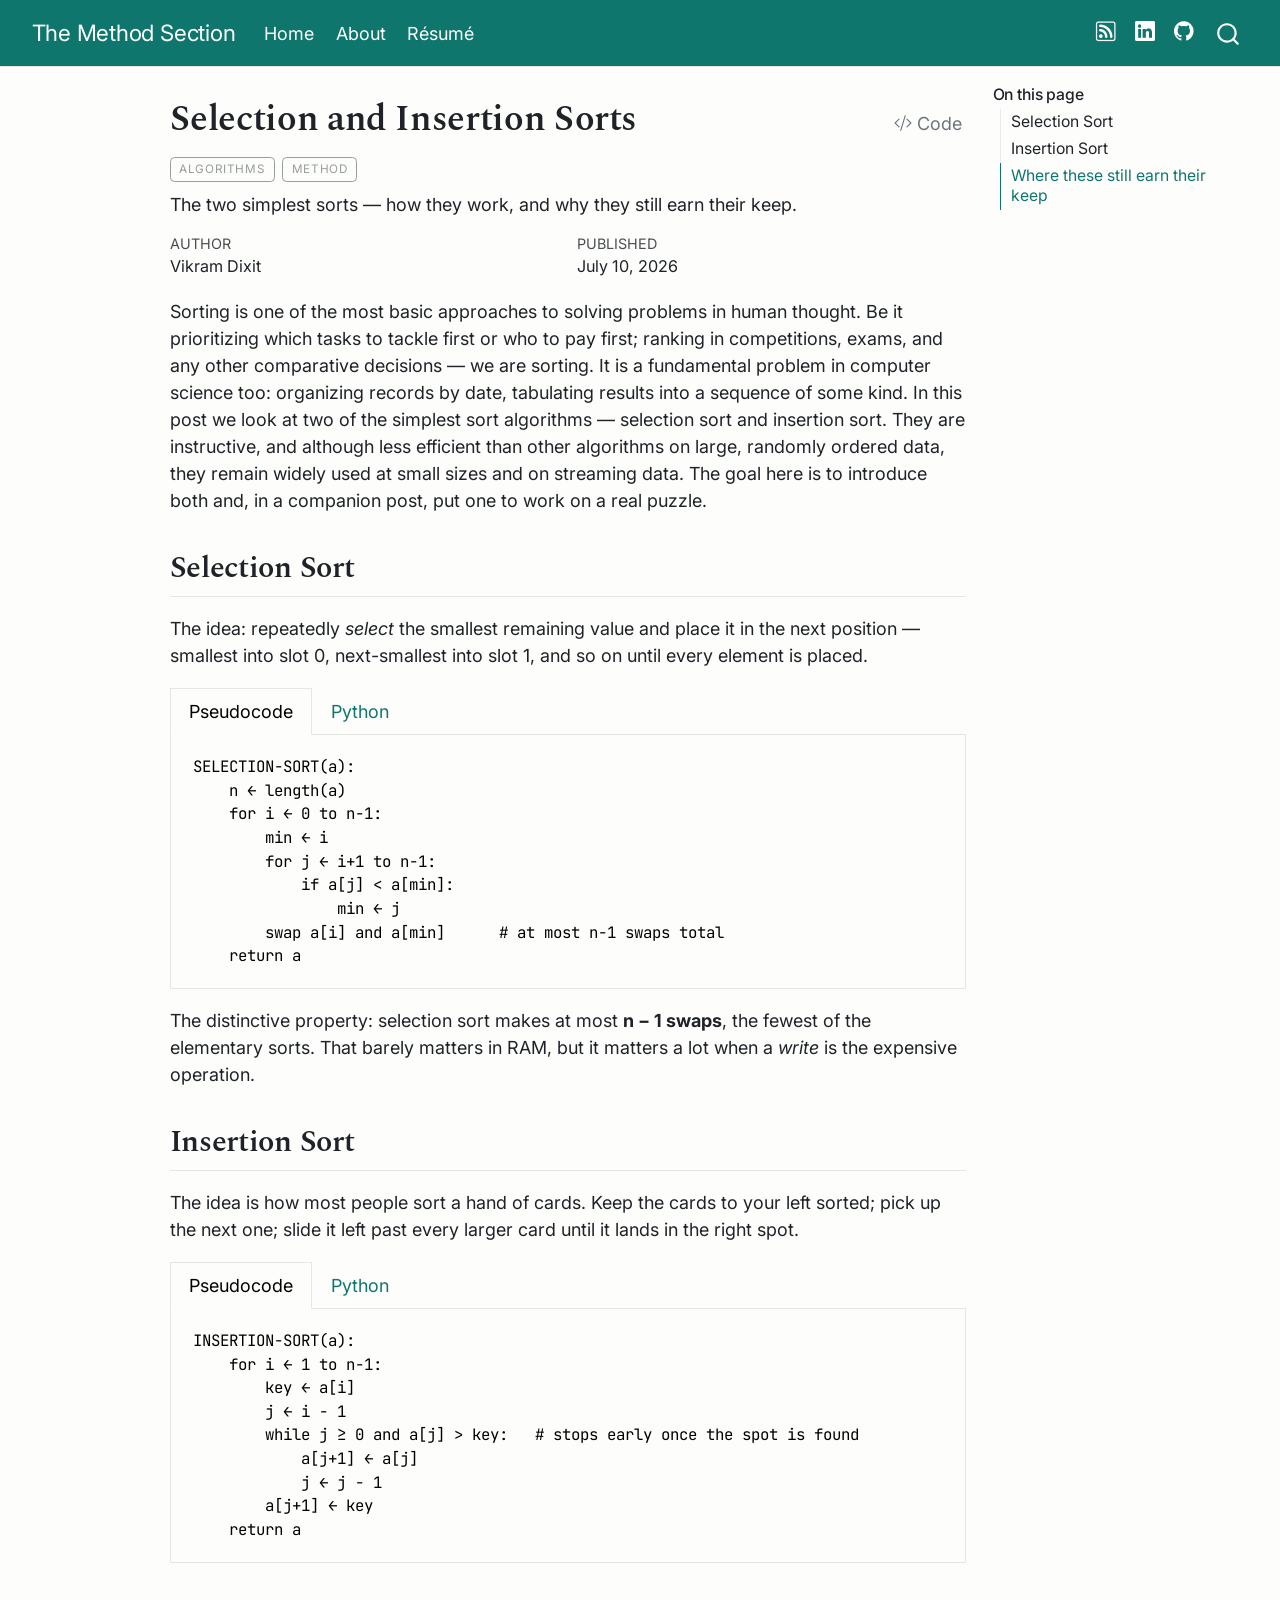
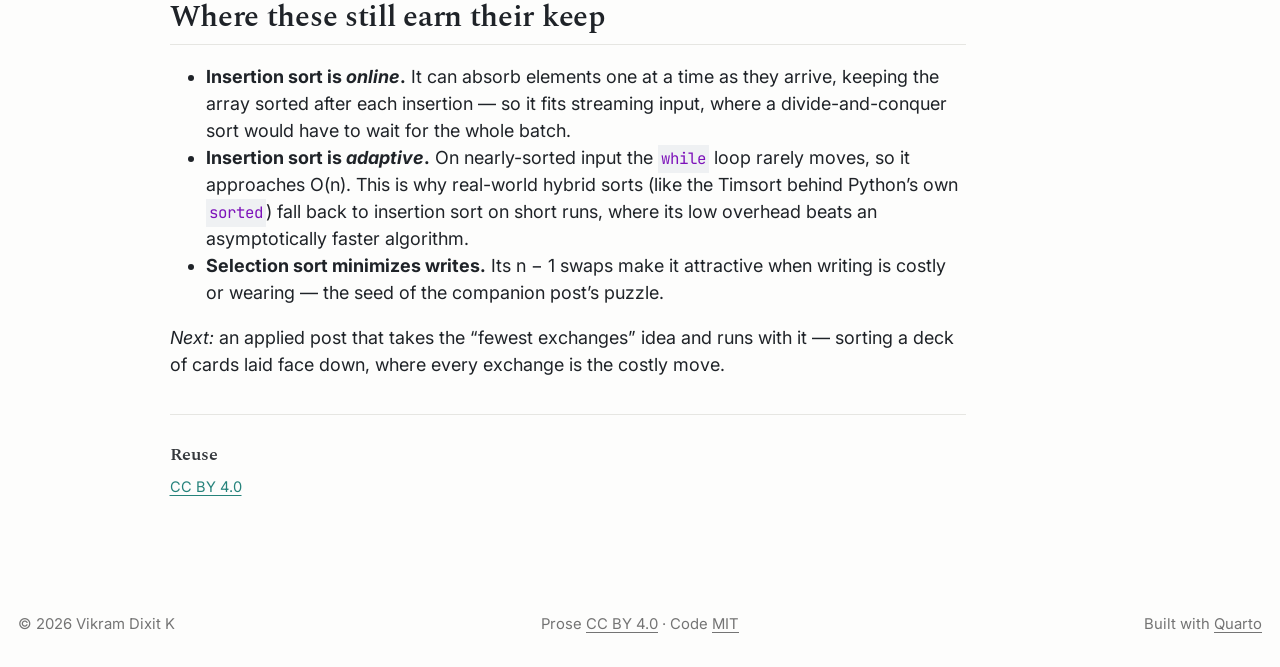
==== commit 2c00ad6a: "Built site for gh-pages" ====
--- a/posts/selection-insertion-sorts/index.html
+++ b/posts/selection-insertion-sorts/index.html
@@ -6,7 +6,7 @@
 
 <meta name="viewport" content="width=device-width, initial-scale=1.0, user-scalable=yes">
 
-<meta name="author" content="YOUR NAME">
+<meta name="author" content="Vikram Dixit">
 <meta name="dcterms.date" content="2026-07-10">
 <meta name="description" content="The two simplest sorts — how they work, and why they still earn their keep.">
 
@@ -209,7 +209,7 @@
     <div>
     <div class="quarto-title-meta-heading">Author</div>
     <div class="quarto-title-meta-contents">
-             <p>YOUR NAME </p>
+             <p>Vikram Dixit </p>
           </div>
   </div>
     
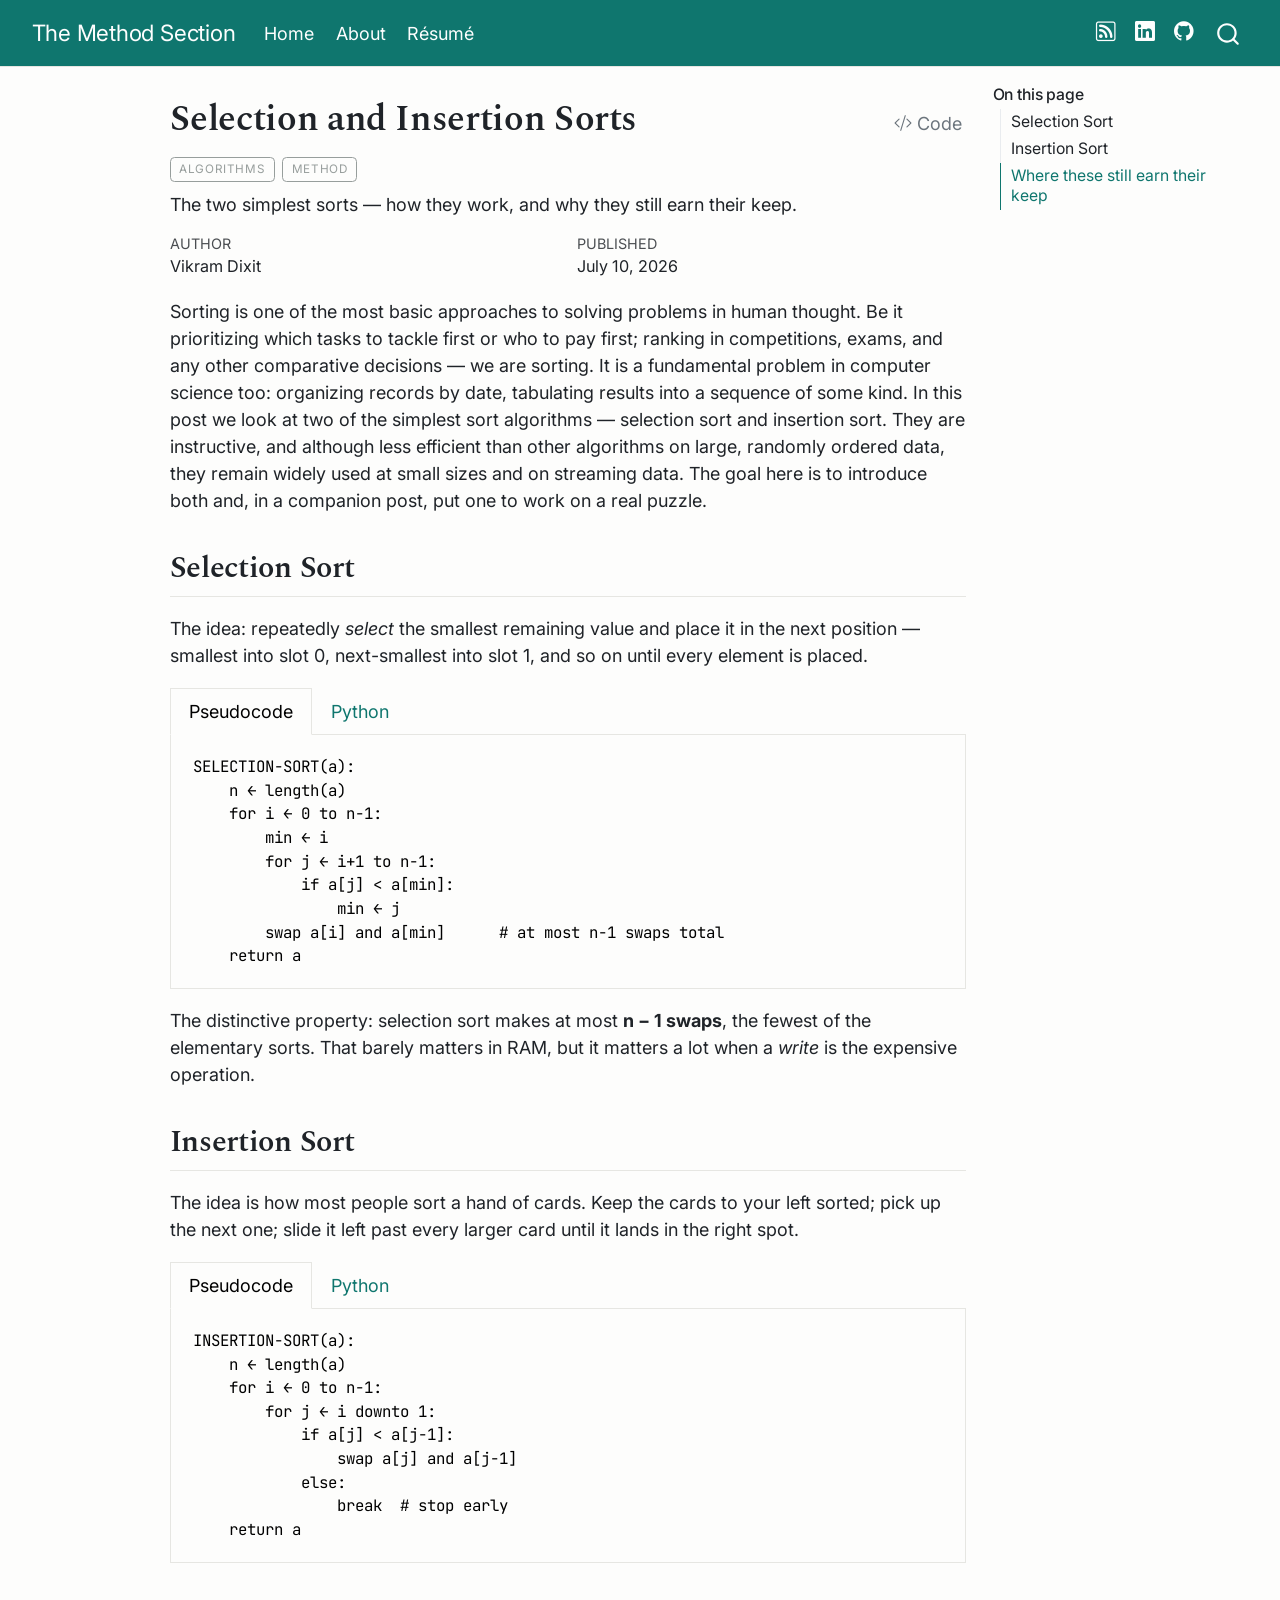
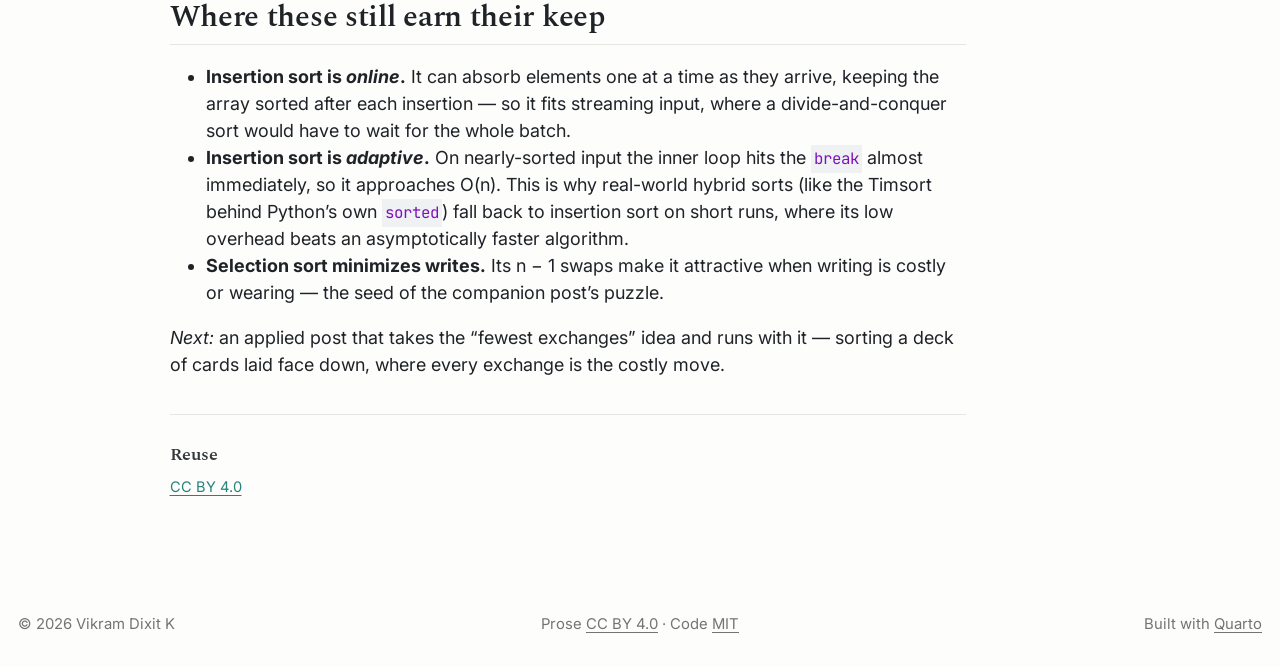
==== commit 48fc6b19: "Built site for gh-pages" ====
--- a/posts/selection-insertion-sorts/index.html
+++ b/posts/selection-insertion-sorts/index.html
@@ -247,7 +247,7 @@
     return a</code></pre>
 </div>
 <div id="tabset-1-2" class="tab-pane" role="tabpanel" aria-labelledby="tabset-1-2-tab">
-<div id="e8bcaa5c" class="cell" data-execution_count="1">
+<div id="26f2e41d" class="cell" data-execution_count="1">
 <div class="code-copy-outer-scaffold"><div class="sourceCode cell-code" id="cb2"><pre class="sourceCode python code-with-copy"><code class="sourceCode python"><span id="cb2-1"><a href="#cb2-1" aria-hidden="true" tabindex="-1"></a><span class="kw">def</span> selection_sort(a):</span>
 <span id="cb2-2"><a href="#cb2-2" aria-hidden="true" tabindex="-1"></a>    n <span class="op">=</span> <span class="bu">len</span>(a)</span>
 <span id="cb2-3"><a href="#cb2-3" aria-hidden="true" tabindex="-1"></a>    <span class="cf">for</span> i <span class="kw">in</span> <span class="bu">range</span>(n):</span>
@@ -255,12 +255,12 @@
 <span id="cb2-5"><a href="#cb2-5" aria-hidden="true" tabindex="-1"></a>        <span class="cf">for</span> j <span class="kw">in</span> <span class="bu">range</span>(i <span class="op">+</span> <span class="dv">1</span>, n):</span>
 <span id="cb2-6"><a href="#cb2-6" aria-hidden="true" tabindex="-1"></a>            <span class="cf">if</span> a[j] <span class="op">&lt;</span> a[smallest]:</span>
 <span id="cb2-7"><a href="#cb2-7" aria-hidden="true" tabindex="-1"></a>                smallest <span class="op">=</span> j</span>
-<span id="cb2-8"><a href="#cb2-8" aria-hidden="true" tabindex="-1"></a>        a[i], a[smallest] <span class="op">=</span> a[smallest], a[i]   <span class="co"># pythonic swap, no temp needed</span></span>
+<span id="cb2-8"><a href="#cb2-8" aria-hidden="true" tabindex="-1"></a>        a[i], a[smallest] <span class="op">=</span> a[smallest], a[i]</span>
 <span id="cb2-9"><a href="#cb2-9" aria-hidden="true" tabindex="-1"></a>    <span class="cf">return</span> a</span>
 <span id="cb2-10"><a href="#cb2-10" aria-hidden="true" tabindex="-1"></a></span>
 <span id="cb2-11"><a href="#cb2-11" aria-hidden="true" tabindex="-1"></a>original <span class="op">=</span> [<span class="dv">5</span>, <span class="dv">3</span>, <span class="dv">4</span>, <span class="dv">1</span>, <span class="dv">2</span>, <span class="dv">10</span>, <span class="dv">1</span>]</span>
 <span id="cb2-12"><a href="#cb2-12" aria-hidden="true" tabindex="-1"></a><span class="bu">print</span>(<span class="st">"input: "</span>, original)</span>
-<span id="cb2-13"><a href="#cb2-13" aria-hidden="true" tabindex="-1"></a><span class="bu">print</span>(<span class="st">"sorted:"</span>, selection_sort(original.copy()))   <span class="co"># .copy(): it sorts in place</span></span></code></pre></div><button title="Copy to Clipboard" class="code-copy-button"><i class="bi"></i></button></div>
+<span id="cb2-13"><a href="#cb2-13" aria-hidden="true" tabindex="-1"></a><span class="bu">print</span>(<span class="st">"sorted:"</span>, selection_sort(original.copy()))</span></code></pre></div><button title="Copy to Clipboard" class="code-copy-button"><i class="bi"></i></button></div>
 <div class="cell-output cell-output-stdout">
 <pre><code>input:  [5, 3, 4, 1, 2, 10, 1]
 sorted: [1, 1, 2, 3, 4, 5, 10]</code></pre>
@@ -279,25 +279,25 @@
 <div class="tab-content">
 <div id="tabset-2-1" class="tab-pane active" role="tabpanel" aria-labelledby="tabset-2-1-tab">
 <pre><code>INSERTION-SORT(a):
-    for i ← 1 to n-1:
-        key ← a[i]
-        j ← i - 1
-        while j ≥ 0 and a[j] &gt; key:   # stops early once the spot is found
-            a[j+1] ← a[j]
-            j ← j - 1
-        a[j+1] ← key
+    n ← length(a)
+    for i ← 0 to n-1:
+        for j ← i downto 1:
+            if a[j] &lt; a[j-1]:
+                swap a[j] and a[j-1]
+            else:
+                break  # stop early
     return a</code></pre>
 </div>
 <div id="tabset-2-2" class="tab-pane" role="tabpanel" aria-labelledby="tabset-2-2-tab">
-<div id="b0ee3cae" class="cell" data-execution_count="2">
+<div id="405ef229" class="cell" data-execution_count="2">
 <div class="code-copy-outer-scaffold"><div class="sourceCode cell-code" id="cb5"><pre class="sourceCode python code-with-copy"><code class="sourceCode python"><span id="cb5-1"><a href="#cb5-1" aria-hidden="true" tabindex="-1"></a><span class="kw">def</span> insertion_sort(a):</span>
-<span id="cb5-2"><a href="#cb5-2" aria-hidden="true" tabindex="-1"></a>    <span class="cf">for</span> i <span class="kw">in</span> <span class="bu">range</span>(<span class="dv">1</span>, <span class="bu">len</span>(a)):</span>
-<span id="cb5-3"><a href="#cb5-3" aria-hidden="true" tabindex="-1"></a>        key <span class="op">=</span> a[i]</span>
-<span id="cb5-4"><a href="#cb5-4" aria-hidden="true" tabindex="-1"></a>        j <span class="op">=</span> i <span class="op">-</span> <span class="dv">1</span></span>
-<span id="cb5-5"><a href="#cb5-5" aria-hidden="true" tabindex="-1"></a>        <span class="cf">while</span> j <span class="op">&gt;=</span> <span class="dv">0</span> <span class="kw">and</span> a[j] <span class="op">&gt;</span> key:   <span class="co"># the early stop is what makes it adaptive</span></span>
-<span id="cb5-6"><a href="#cb5-6" aria-hidden="true" tabindex="-1"></a>            a[j <span class="op">+</span> <span class="dv">1</span>] <span class="op">=</span> a[j]</span>
-<span id="cb5-7"><a href="#cb5-7" aria-hidden="true" tabindex="-1"></a>            j <span class="op">-=</span> <span class="dv">1</span></span>
-<span id="cb5-8"><a href="#cb5-8" aria-hidden="true" tabindex="-1"></a>        a[j <span class="op">+</span> <span class="dv">1</span>] <span class="op">=</span> key</span>
+<span id="cb5-2"><a href="#cb5-2" aria-hidden="true" tabindex="-1"></a>    n <span class="op">=</span> <span class="bu">len</span>(a)</span>
+<span id="cb5-3"><a href="#cb5-3" aria-hidden="true" tabindex="-1"></a>    <span class="cf">for</span> i <span class="kw">in</span> <span class="bu">range</span>(n):</span>
+<span id="cb5-4"><a href="#cb5-4" aria-hidden="true" tabindex="-1"></a>        <span class="cf">for</span> j <span class="kw">in</span> <span class="bu">range</span>(i, <span class="dv">0</span>, <span class="op">-</span><span class="dv">1</span>):</span>
+<span id="cb5-5"><a href="#cb5-5" aria-hidden="true" tabindex="-1"></a>            <span class="cf">if</span> a[j] <span class="op">&lt;</span> a[j<span class="op">-</span><span class="dv">1</span>]:</span>
+<span id="cb5-6"><a href="#cb5-6" aria-hidden="true" tabindex="-1"></a>                a[j], a[j<span class="op">-</span><span class="dv">1</span>] <span class="op">=</span> a[j<span class="op">-</span><span class="dv">1</span>], a[j]   <span class="co"># swap into place</span></span>
+<span id="cb5-7"><a href="#cb5-7" aria-hidden="true" tabindex="-1"></a>            <span class="cf">else</span>:</span>
+<span id="cb5-8"><a href="#cb5-8" aria-hidden="true" tabindex="-1"></a>                <span class="cf">break</span>                          <span class="co"># stop early</span></span>
 <span id="cb5-9"><a href="#cb5-9" aria-hidden="true" tabindex="-1"></a>    <span class="cf">return</span> a</span>
 <span id="cb5-10"><a href="#cb5-10" aria-hidden="true" tabindex="-1"></a></span>
 <span id="cb5-11"><a href="#cb5-11" aria-hidden="true" tabindex="-1"></a>original <span class="op">=</span> [<span class="dv">5</span>, <span class="dv">3</span>, <span class="dv">4</span>, <span class="dv">1</span>, <span class="dv">2</span>, <span class="dv">10</span>, <span class="dv">1</span>]</span>
@@ -311,17 +311,13 @@
 </div>
 </div>
 </div>
-<!-- I rewrote your insertion sort into the classic "key + shift" form (instead
-     of the swap-in-a-loop version). Same result, but the `while` loop stops the
-     moment the card is in place --- which is exactly the adaptive behaviour that
-     makes the relevance argument below true. -->
 </section>
 <section id="where-these-still-earn-their-keep" class="level2">
 <h2 class="anchored" data-anchor-id="where-these-still-earn-their-keep">Where these still earn their keep</h2>
 <!-- Expand these in your own voice --- each is a real, checkable claim: -->
 <ul>
 <li><strong>Insertion sort is <em>online</em>.</strong> It can absorb elements one at a time as they arrive, keeping the array sorted after each insertion — so it fits streaming input, where a divide-and-conquer sort would have to wait for the whole batch.</li>
-<li><strong>Insertion sort is <em>adaptive</em>.</strong> On nearly-sorted input the <code>while</code> loop rarely moves, so it approaches O(n). This is why real-world hybrid sorts (like the Timsort behind Python’s own <code>sorted</code>) fall back to insertion sort on short runs, where its low overhead beats an asymptotically faster algorithm.</li>
+<li><strong>Insertion sort is <em>adaptive</em>.</strong> On nearly-sorted input the inner loop hits the <code>break</code> almost immediately, so it approaches O(n). This is why real-world hybrid sorts (like the Timsort behind Python’s own <code>sorted</code>) fall back to insertion sort on short runs, where its low overhead beats an asymptotically faster algorithm.</li>
 <li><strong>Selection sort minimizes writes.</strong> Its n − 1 swaps make it attractive when writing is costly or wearing — the seed of the companion post’s puzzle.</li>
 </ul>
 <p><em>Next:</em> an applied post that takes the “fewest exchanges” idea and runs with it — sorting a deck of cards laid face down, where every exchange is the costly move.</p>
@@ -833,12 +829,12 @@
 <span id="cb7-50"><a href="#cb7-50" aria-hidden="true" tabindex="-1"></a>        <span class="cf">for</span> j <span class="kw">in</span> <span class="bu">range</span>(i <span class="op">+</span> <span class="dv">1</span>, n):</span>
 <span id="cb7-51"><a href="#cb7-51" aria-hidden="true" tabindex="-1"></a>            <span class="cf">if</span> a[j] <span class="op">&lt;</span> a[smallest]:</span>
 <span id="cb7-52"><a href="#cb7-52" aria-hidden="true" tabindex="-1"></a>                smallest <span class="op">=</span> j</span>
-<span id="cb7-53"><a href="#cb7-53" aria-hidden="true" tabindex="-1"></a>        a[i], a[smallest] <span class="op">=</span> a[smallest], a[i]   <span class="co"># pythonic swap, no temp needed</span></span>
+<span id="cb7-53"><a href="#cb7-53" aria-hidden="true" tabindex="-1"></a>        a[i], a[smallest] <span class="op">=</span> a[smallest], a[i]</span>
 <span id="cb7-54"><a href="#cb7-54" aria-hidden="true" tabindex="-1"></a>    <span class="cf">return</span> a</span>
 <span id="cb7-55"><a href="#cb7-55" aria-hidden="true" tabindex="-1"></a></span>
 <span id="cb7-56"><a href="#cb7-56" aria-hidden="true" tabindex="-1"></a>original <span class="op">=</span> [<span class="dv">5</span>, <span class="dv">3</span>, <span class="dv">4</span>, <span class="dv">1</span>, <span class="dv">2</span>, <span class="dv">10</span>, <span class="dv">1</span>]</span>
 <span id="cb7-57"><a href="#cb7-57" aria-hidden="true" tabindex="-1"></a><span class="bu">print</span>(<span class="st">"input: "</span>, original)</span>
-<span id="cb7-58"><a href="#cb7-58" aria-hidden="true" tabindex="-1"></a><span class="bu">print</span>(<span class="st">"sorted:"</span>, selection_sort(original.copy()))   <span class="co"># .copy(): it sorts in place</span></span>
+<span id="cb7-58"><a href="#cb7-58" aria-hidden="true" tabindex="-1"></a><span class="bu">print</span>(<span class="st">"sorted:"</span>, selection_sort(original.copy()))</span>
 <span id="cb7-59"><a href="#cb7-59" aria-hidden="true" tabindex="-1"></a><span class="in">```</span></span>
 <span id="cb7-60"><a href="#cb7-60" aria-hidden="true" tabindex="-1"></a></span>
 <span id="cb7-61"><a href="#cb7-61" aria-hidden="true" tabindex="-1"></a>:::</span>
@@ -859,13 +855,13 @@
 <span id="cb7-76"><a href="#cb7-76" aria-hidden="true" tabindex="-1"></a></span>
 <span id="cb7-77"><a href="#cb7-77" aria-hidden="true" tabindex="-1"></a><span class="in">```</span></span>
 <span id="cb7-78"><a href="#cb7-78" aria-hidden="true" tabindex="-1"></a><span class="in">INSERTION-SORT(a):</span></span>
-<span id="cb7-79"><a href="#cb7-79" aria-hidden="true" tabindex="-1"></a><span class="in">    for i ← 1 to n-1:</span></span>
-<span id="cb7-80"><a href="#cb7-80" aria-hidden="true" tabindex="-1"></a><span class="in">        key ← a[i]</span></span>
-<span id="cb7-81"><a href="#cb7-81" aria-hidden="true" tabindex="-1"></a><span class="in">        j ← i - 1</span></span>
-<span id="cb7-82"><a href="#cb7-82" aria-hidden="true" tabindex="-1"></a><span class="in">        while j ≥ 0 and a[j] &gt; key:   # stops early once the spot is found</span></span>
-<span id="cb7-83"><a href="#cb7-83" aria-hidden="true" tabindex="-1"></a><span class="in">            a[j+1] ← a[j]</span></span>
-<span id="cb7-84"><a href="#cb7-84" aria-hidden="true" tabindex="-1"></a><span class="in">            j ← j - 1</span></span>
-<span id="cb7-85"><a href="#cb7-85" aria-hidden="true" tabindex="-1"></a><span class="in">        a[j+1] ← key</span></span>
+<span id="cb7-79"><a href="#cb7-79" aria-hidden="true" tabindex="-1"></a><span class="in">    n ← length(a)</span></span>
+<span id="cb7-80"><a href="#cb7-80" aria-hidden="true" tabindex="-1"></a><span class="in">    for i ← 0 to n-1:</span></span>
+<span id="cb7-81"><a href="#cb7-81" aria-hidden="true" tabindex="-1"></a><span class="in">        for j ← i downto 1:</span></span>
+<span id="cb7-82"><a href="#cb7-82" aria-hidden="true" tabindex="-1"></a><span class="in">            if a[j] &lt; a[j-1]:</span></span>
+<span id="cb7-83"><a href="#cb7-83" aria-hidden="true" tabindex="-1"></a><span class="in">                swap a[j] and a[j-1]</span></span>
+<span id="cb7-84"><a href="#cb7-84" aria-hidden="true" tabindex="-1"></a><span class="in">            else:</span></span>
+<span id="cb7-85"><a href="#cb7-85" aria-hidden="true" tabindex="-1"></a><span class="in">                break  # stop early</span></span>
 <span id="cb7-86"><a href="#cb7-86" aria-hidden="true" tabindex="-1"></a><span class="in">    return a</span></span>
 <span id="cb7-87"><a href="#cb7-87" aria-hidden="true" tabindex="-1"></a><span class="in">```</span></span>
 <span id="cb7-88"><a href="#cb7-88" aria-hidden="true" tabindex="-1"></a></span>
@@ -873,13 +869,13 @@
 <span id="cb7-90"><a href="#cb7-90" aria-hidden="true" tabindex="-1"></a></span>
 <span id="cb7-93"><a href="#cb7-93" aria-hidden="true" tabindex="-1"></a><span class="in">```{python}</span></span>
 <span id="cb7-94"><a href="#cb7-94" aria-hidden="true" tabindex="-1"></a><span class="kw">def</span> insertion_sort(a):</span>
-<span id="cb7-95"><a href="#cb7-95" aria-hidden="true" tabindex="-1"></a>    <span class="cf">for</span> i <span class="kw">in</span> <span class="bu">range</span>(<span class="dv">1</span>, <span class="bu">len</span>(a)):</span>
-<span id="cb7-96"><a href="#cb7-96" aria-hidden="true" tabindex="-1"></a>        key <span class="op">=</span> a[i]</span>
-<span id="cb7-97"><a href="#cb7-97" aria-hidden="true" tabindex="-1"></a>        j <span class="op">=</span> i <span class="op">-</span> <span class="dv">1</span></span>
-<span id="cb7-98"><a href="#cb7-98" aria-hidden="true" tabindex="-1"></a>        <span class="cf">while</span> j <span class="op">&gt;=</span> <span class="dv">0</span> <span class="kw">and</span> a[j] <span class="op">&gt;</span> key:   <span class="co"># the early stop is what makes it adaptive</span></span>
-<span id="cb7-99"><a href="#cb7-99" aria-hidden="true" tabindex="-1"></a>            a[j <span class="op">+</span> <span class="dv">1</span>] <span class="op">=</span> a[j]</span>
-<span id="cb7-100"><a href="#cb7-100" aria-hidden="true" tabindex="-1"></a>            j <span class="op">-=</span> <span class="dv">1</span></span>
-<span id="cb7-101"><a href="#cb7-101" aria-hidden="true" tabindex="-1"></a>        a[j <span class="op">+</span> <span class="dv">1</span>] <span class="op">=</span> key</span>
+<span id="cb7-95"><a href="#cb7-95" aria-hidden="true" tabindex="-1"></a>    n <span class="op">=</span> <span class="bu">len</span>(a)</span>
+<span id="cb7-96"><a href="#cb7-96" aria-hidden="true" tabindex="-1"></a>    <span class="cf">for</span> i <span class="kw">in</span> <span class="bu">range</span>(n):</span>
+<span id="cb7-97"><a href="#cb7-97" aria-hidden="true" tabindex="-1"></a>        <span class="cf">for</span> j <span class="kw">in</span> <span class="bu">range</span>(i, <span class="dv">0</span>, <span class="op">-</span><span class="dv">1</span>):</span>
+<span id="cb7-98"><a href="#cb7-98" aria-hidden="true" tabindex="-1"></a>            <span class="cf">if</span> a[j] <span class="op">&lt;</span> a[j<span class="op">-</span><span class="dv">1</span>]:</span>
+<span id="cb7-99"><a href="#cb7-99" aria-hidden="true" tabindex="-1"></a>                a[j], a[j<span class="op">-</span><span class="dv">1</span>] <span class="op">=</span> a[j<span class="op">-</span><span class="dv">1</span>], a[j]   <span class="co"># swap into place</span></span>
+<span id="cb7-100"><a href="#cb7-100" aria-hidden="true" tabindex="-1"></a>            <span class="cf">else</span>:</span>
+<span id="cb7-101"><a href="#cb7-101" aria-hidden="true" tabindex="-1"></a>                <span class="cf">break</span>                          <span class="co"># stop early</span></span>
 <span id="cb7-102"><a href="#cb7-102" aria-hidden="true" tabindex="-1"></a>    <span class="cf">return</span> a</span>
 <span id="cb7-103"><a href="#cb7-103" aria-hidden="true" tabindex="-1"></a></span>
 <span id="cb7-104"><a href="#cb7-104" aria-hidden="true" tabindex="-1"></a>original <span class="op">=</span> [<span class="dv">5</span>, <span class="dv">3</span>, <span class="dv">4</span>, <span class="dv">1</span>, <span class="dv">2</span>, <span class="dv">10</span>, <span class="dv">1</span>]</span>
@@ -889,28 +885,24 @@
 <span id="cb7-108"><a href="#cb7-108" aria-hidden="true" tabindex="-1"></a></span>
 <span id="cb7-109"><a href="#cb7-109" aria-hidden="true" tabindex="-1"></a>:::</span>
 <span id="cb7-110"><a href="#cb7-110" aria-hidden="true" tabindex="-1"></a></span>
-<span id="cb7-111"><a href="#cb7-111" aria-hidden="true" tabindex="-1"></a><span class="co">&lt;!-- I rewrote your insertion sort into the classic "key + shift" form (instead</span></span>
-<span id="cb7-112"><a href="#cb7-112" aria-hidden="true" tabindex="-1"></a><span class="co">     of the swap-in-a-loop version). Same result, but the `while` loop stops the</span></span>
-<span id="cb7-113"><a href="#cb7-113" aria-hidden="true" tabindex="-1"></a><span class="co">     moment the card is in place --- which is exactly the adaptive behaviour that</span></span>
-<span id="cb7-114"><a href="#cb7-114" aria-hidden="true" tabindex="-1"></a><span class="co">     makes the relevance argument below true. --&gt;</span></span>
-<span id="cb7-115"><a href="#cb7-115" aria-hidden="true" tabindex="-1"></a></span>
-<span id="cb7-116"><a href="#cb7-116" aria-hidden="true" tabindex="-1"></a><span class="fu">## Where these still earn their keep</span></span>
-<span id="cb7-117"><a href="#cb7-117" aria-hidden="true" tabindex="-1"></a></span>
-<span id="cb7-118"><a href="#cb7-118" aria-hidden="true" tabindex="-1"></a><span class="co">&lt;!-- Expand these in your own voice --- each is a real, checkable claim: --&gt;</span></span>
-<span id="cb7-119"><a href="#cb7-119" aria-hidden="true" tabindex="-1"></a></span>
-<span id="cb7-120"><a href="#cb7-120" aria-hidden="true" tabindex="-1"></a><span class="ss">- </span>**Insertion sort is *online*.** It can absorb elements one at a time as they</span>
-<span id="cb7-121"><a href="#cb7-121" aria-hidden="true" tabindex="-1"></a>  arrive, keeping the array sorted after each insertion --- so it fits streaming</span>
-<span id="cb7-122"><a href="#cb7-122" aria-hidden="true" tabindex="-1"></a>  input, where a divide-and-conquer sort would have to wait for the whole batch.</span>
-<span id="cb7-123"><a href="#cb7-123" aria-hidden="true" tabindex="-1"></a><span class="ss">- </span>**Insertion sort is *adaptive*.** On nearly-sorted input the <span class="in">`while`</span> loop</span>
-<span id="cb7-124"><a href="#cb7-124" aria-hidden="true" tabindex="-1"></a>  rarely moves, so it approaches O(n). This is why real-world hybrid sorts (like</span>
-<span id="cb7-125"><a href="#cb7-125" aria-hidden="true" tabindex="-1"></a>  the Timsort behind Python's own <span class="in">`sorted`</span>) fall back to insertion sort on short</span>
-<span id="cb7-126"><a href="#cb7-126" aria-hidden="true" tabindex="-1"></a>  runs, where its low overhead beats an asymptotically faster algorithm.</span>
-<span id="cb7-127"><a href="#cb7-127" aria-hidden="true" tabindex="-1"></a><span class="ss">- </span>**Selection sort minimizes writes.** Its n − 1 swaps make it attractive when</span>
-<span id="cb7-128"><a href="#cb7-128" aria-hidden="true" tabindex="-1"></a>  writing is costly or wearing --- the seed of the companion post's puzzle.</span>
-<span id="cb7-129"><a href="#cb7-129" aria-hidden="true" tabindex="-1"></a></span>
-<span id="cb7-130"><a href="#cb7-130" aria-hidden="true" tabindex="-1"></a>*Next:* an applied post that takes the "fewest exchanges" idea and runs with it</span>
-<span id="cb7-131"><a href="#cb7-131" aria-hidden="true" tabindex="-1"></a>--- sorting a deck of cards laid face down, where every exchange is the costly</span>
-<span id="cb7-132"><a href="#cb7-132" aria-hidden="true" tabindex="-1"></a>move.</span>
+<span id="cb7-111"><a href="#cb7-111" aria-hidden="true" tabindex="-1"></a><span class="fu">## Where these still earn their keep</span></span>
+<span id="cb7-112"><a href="#cb7-112" aria-hidden="true" tabindex="-1"></a></span>
+<span id="cb7-113"><a href="#cb7-113" aria-hidden="true" tabindex="-1"></a><span class="co">&lt;!-- Expand these in your own voice --- each is a real, checkable claim: --&gt;</span></span>
+<span id="cb7-114"><a href="#cb7-114" aria-hidden="true" tabindex="-1"></a></span>
+<span id="cb7-115"><a href="#cb7-115" aria-hidden="true" tabindex="-1"></a><span class="ss">- </span>**Insertion sort is *online*.** It can absorb elements one at a time as they</span>
+<span id="cb7-116"><a href="#cb7-116" aria-hidden="true" tabindex="-1"></a>  arrive, keeping the array sorted after each insertion --- so it fits streaming</span>
+<span id="cb7-117"><a href="#cb7-117" aria-hidden="true" tabindex="-1"></a>  input, where a divide-and-conquer sort would have to wait for the whole batch.</span>
+<span id="cb7-118"><a href="#cb7-118" aria-hidden="true" tabindex="-1"></a><span class="ss">- </span>**Insertion sort is *adaptive*.** On nearly-sorted input the inner loop hits</span>
+<span id="cb7-119"><a href="#cb7-119" aria-hidden="true" tabindex="-1"></a>  the <span class="in">`break`</span> almost immediately, so it approaches O(n). This is why real-world</span>
+<span id="cb7-120"><a href="#cb7-120" aria-hidden="true" tabindex="-1"></a>  hybrid sorts (like the Timsort behind Python's own <span class="in">`sorted`</span>) fall back to</span>
+<span id="cb7-121"><a href="#cb7-121" aria-hidden="true" tabindex="-1"></a>  insertion sort on short runs, where its low overhead beats an asymptotically</span>
+<span id="cb7-122"><a href="#cb7-122" aria-hidden="true" tabindex="-1"></a>  faster algorithm.</span>
+<span id="cb7-123"><a href="#cb7-123" aria-hidden="true" tabindex="-1"></a><span class="ss">- </span>**Selection sort minimizes writes.** Its n − 1 swaps make it attractive when</span>
+<span id="cb7-124"><a href="#cb7-124" aria-hidden="true" tabindex="-1"></a>  writing is costly or wearing --- the seed of the companion post's puzzle.</span>
+<span id="cb7-125"><a href="#cb7-125" aria-hidden="true" tabindex="-1"></a></span>
+<span id="cb7-126"><a href="#cb7-126" aria-hidden="true" tabindex="-1"></a>*Next:* an applied post that takes the "fewest exchanges" idea and runs with it</span>
+<span id="cb7-127"><a href="#cb7-127" aria-hidden="true" tabindex="-1"></a>--- sorting a deck of cards laid face down, where every exchange is the costly</span>
+<span id="cb7-128"><a href="#cb7-128" aria-hidden="true" tabindex="-1"></a>move.</span>
 </code></pre></div><button title="Copy to Clipboard" class="code-copy-button" data-in-quarto-modal=""><i class="bi"></i></button></div>
 </div></div></div></div></div>
 </div> <!-- /content -->
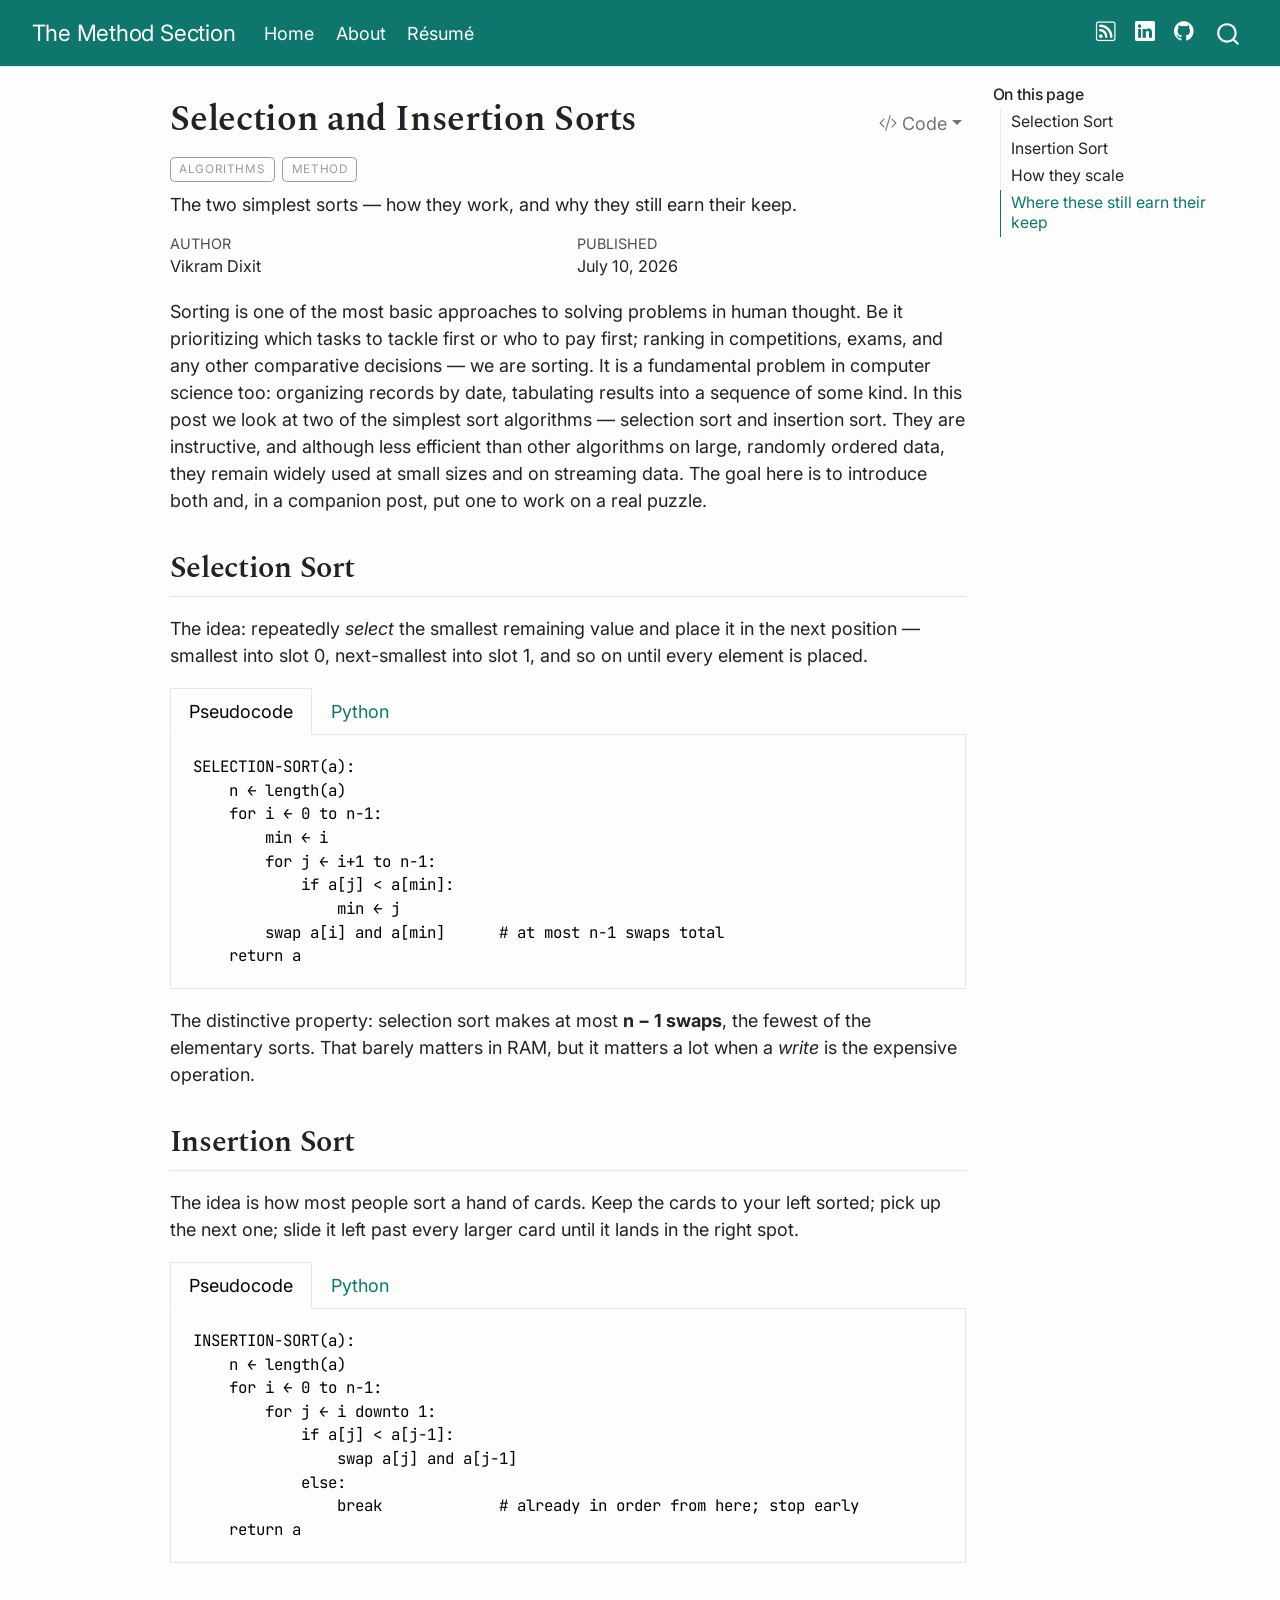
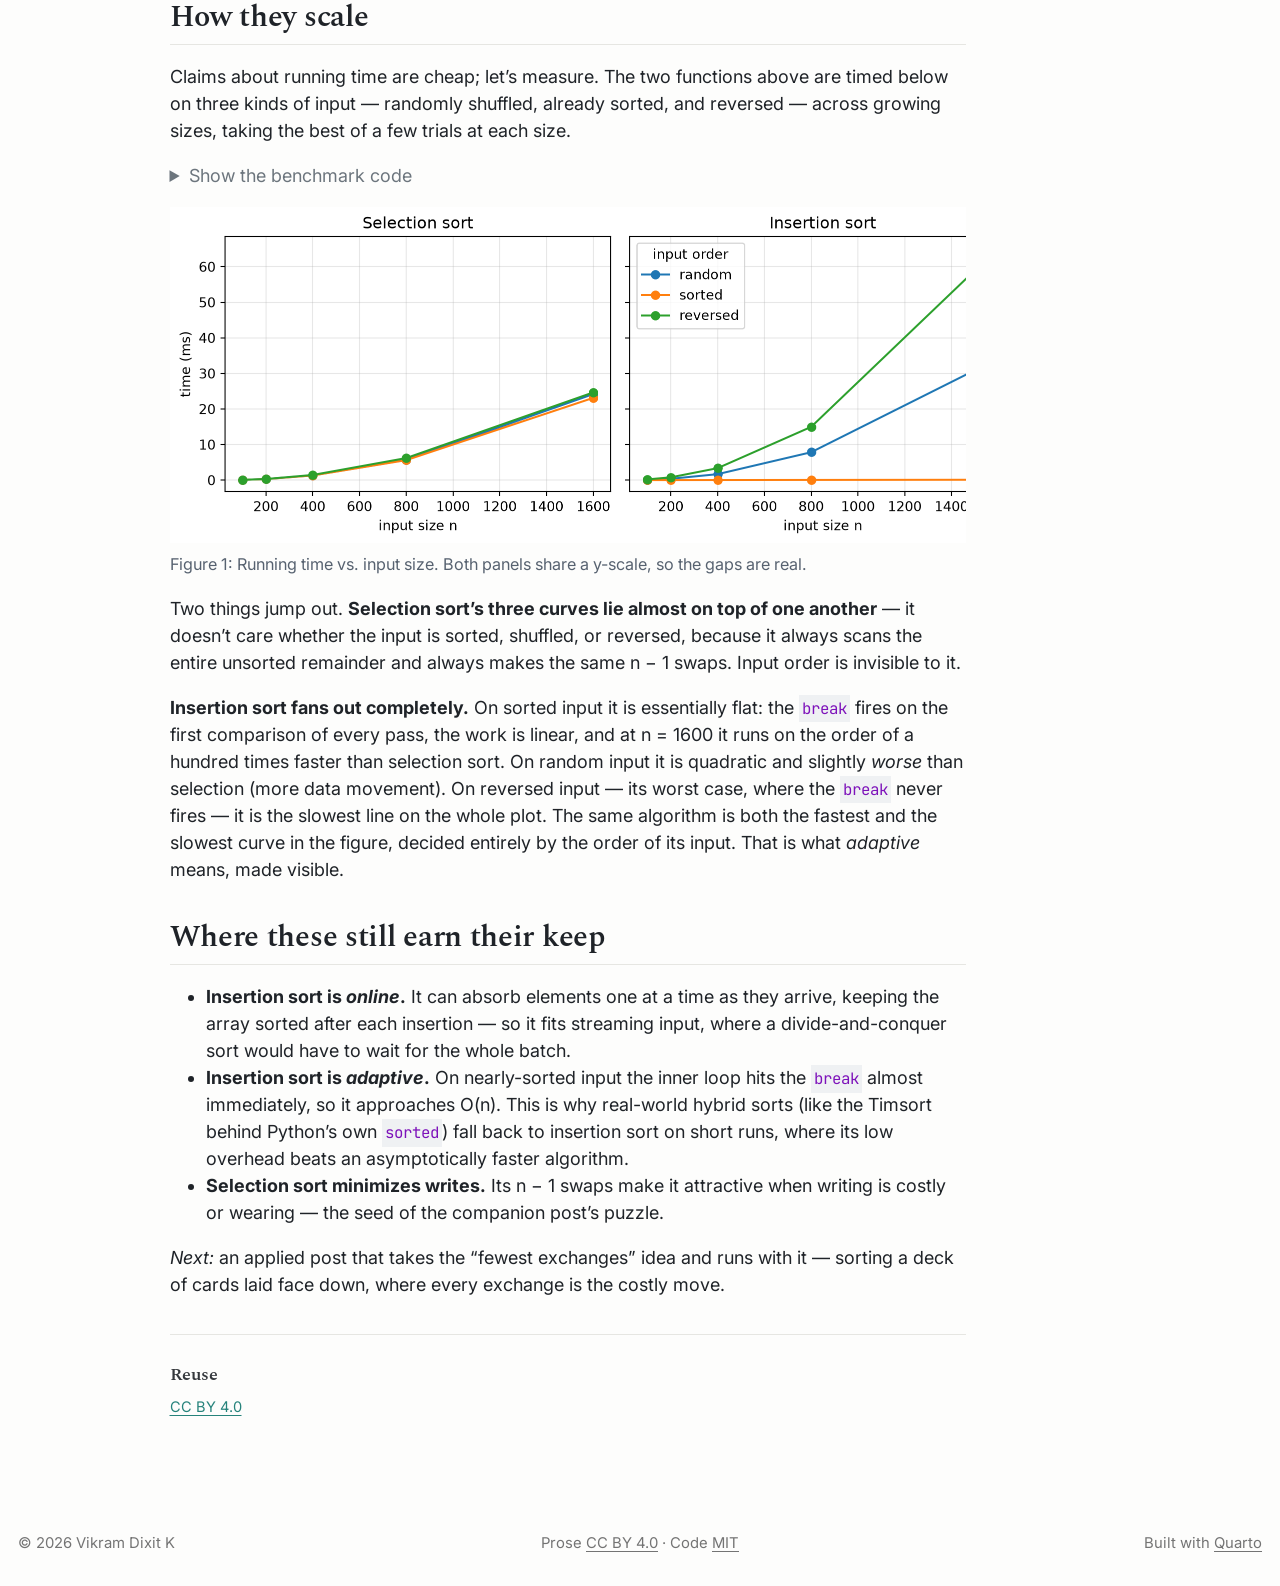
==== commit de16e2db: "Built site for gh-pages" ====
--- a/posts/selection-insertion-sorts/index.html
+++ b/posts/selection-insertion-sorts/index.html
@@ -111,10 +111,16 @@
 
 <meta property="og:title" content="Selection and Insertion Sorts – The Method Section">
 <meta property="og:description" content="The two simplest sorts — how they work, and why they still earn their keep.">
+<meta property="og:image" content="https://VikkiD.github.io/TechEcon/posts/selection-insertion-sorts/index_files/figure-html/fig-runtime-output-1.png">
 <meta property="og:site_name" content="The Method Section">
+<meta property="og:image:height" content="672">
+<meta property="og:image:width" content="1709">
 <meta name="twitter:title" content="Selection and Insertion Sorts – The Method Section">
 <meta name="twitter:description" content="The two simplest sorts — how they work, and why they still earn their keep.">
-<meta name="twitter:card" content="summary">
+<meta name="twitter:image" content="https://VikkiD.github.io/TechEcon/posts/selection-insertion-sorts/index_files/figure-html/fig-runtime-output-1.png">
+<meta name="twitter:image-height" content="672">
+<meta name="twitter:image-width" content="1709">
+<meta name="twitter:card" content="summary_large_image">
 </head>
 
 <body class="nav-fixed quarto-light">
@@ -181,6 +187,7 @@
   <ul>
   <li><a href="#selection-sort" id="toc-selection-sort" class="nav-link active" data-scroll-target="#selection-sort">Selection Sort</a></li>
   <li><a href="#insertion-sort" id="toc-insertion-sort" class="nav-link" data-scroll-target="#insertion-sort">Insertion Sort</a></li>
+  <li><a href="#how-they-scale" id="toc-how-they-scale" class="nav-link" data-scroll-target="#how-they-scale">How they scale</a></li>
   <li><a href="#where-these-still-earn-their-keep" id="toc-where-these-still-earn-their-keep" class="nav-link" data-scroll-target="#where-these-still-earn-their-keep">Where these still earn their keep</a></li>
   </ul>
 </nav>
@@ -190,7 +197,7 @@
 
 <header id="title-block-header" class="quarto-title-block default">
 <div class="quarto-title">
-<div class="quarto-title-block"><div><h1 class="title">Selection and Insertion Sorts</h1><button type="button" class="btn code-tools-button" id="quarto-code-tools-source"><i class="bi"></i> Code</button></div></div>
+<div class="quarto-title-block"><div><h1 class="title">Selection and Insertion Sorts</h1><button type="button" class="btn code-tools-button dropdown-toggle" id="quarto-code-tools-menu" data-bs-toggle="dropdown" aria-expanded="false"><i class="bi"></i> Code</button><ul class="dropdown-menu dropdown-menu-end" aria-labelelledby="quarto-code-tools-menu"><li><a id="quarto-show-all-code" class="dropdown-item" href="javascript:void(0)" role="button">Show All Code</a></li><li><a id="quarto-hide-all-code" class="dropdown-item" href="javascript:void(0)" role="button">Hide All Code</a></li><li><hr class="dropdown-divider"></li><li><a id="quarto-view-source" class="dropdown-item" href="javascript:void(0)" role="button">View Source</a></li></ul></div></div>
   <div class="quarto-categories">
     <div class="quarto-category">Algorithms</div>
     <div class="quarto-category">Method</div>
@@ -247,7 +254,7 @@
     return a</code></pre>
 </div>
 <div id="tabset-1-2" class="tab-pane" role="tabpanel" aria-labelledby="tabset-1-2-tab">
-<div id="26f2e41d" class="cell" data-execution_count="1">
+<div id="d1fd7bbe" class="cell" data-execution_count="1">
 <div class="code-copy-outer-scaffold"><div class="sourceCode cell-code" id="cb2"><pre class="sourceCode python code-with-copy"><code class="sourceCode python"><span id="cb2-1"><a href="#cb2-1" aria-hidden="true" tabindex="-1"></a><span class="kw">def</span> selection_sort(a):</span>
 <span id="cb2-2"><a href="#cb2-2" aria-hidden="true" tabindex="-1"></a>    n <span class="op">=</span> <span class="bu">len</span>(a)</span>
 <span id="cb2-3"><a href="#cb2-3" aria-hidden="true" tabindex="-1"></a>    <span class="cf">for</span> i <span class="kw">in</span> <span class="bu">range</span>(n):</span>
@@ -255,12 +262,12 @@
 <span id="cb2-5"><a href="#cb2-5" aria-hidden="true" tabindex="-1"></a>        <span class="cf">for</span> j <span class="kw">in</span> <span class="bu">range</span>(i <span class="op">+</span> <span class="dv">1</span>, n):</span>
 <span id="cb2-6"><a href="#cb2-6" aria-hidden="true" tabindex="-1"></a>            <span class="cf">if</span> a[j] <span class="op">&lt;</span> a[smallest]:</span>
 <span id="cb2-7"><a href="#cb2-7" aria-hidden="true" tabindex="-1"></a>                smallest <span class="op">=</span> j</span>
-<span id="cb2-8"><a href="#cb2-8" aria-hidden="true" tabindex="-1"></a>        a[i], a[smallest] <span class="op">=</span> a[smallest], a[i]</span>
+<span id="cb2-8"><a href="#cb2-8" aria-hidden="true" tabindex="-1"></a>        a[i], a[smallest] <span class="op">=</span> a[smallest], a[i]   <span class="co"># pythonic swap, no temp needed</span></span>
 <span id="cb2-9"><a href="#cb2-9" aria-hidden="true" tabindex="-1"></a>    <span class="cf">return</span> a</span>
 <span id="cb2-10"><a href="#cb2-10" aria-hidden="true" tabindex="-1"></a></span>
 <span id="cb2-11"><a href="#cb2-11" aria-hidden="true" tabindex="-1"></a>original <span class="op">=</span> [<span class="dv">5</span>, <span class="dv">3</span>, <span class="dv">4</span>, <span class="dv">1</span>, <span class="dv">2</span>, <span class="dv">10</span>, <span class="dv">1</span>]</span>
 <span id="cb2-12"><a href="#cb2-12" aria-hidden="true" tabindex="-1"></a><span class="bu">print</span>(<span class="st">"input: "</span>, original)</span>
-<span id="cb2-13"><a href="#cb2-13" aria-hidden="true" tabindex="-1"></a><span class="bu">print</span>(<span class="st">"sorted:"</span>, selection_sort(original.copy()))</span></code></pre></div><button title="Copy to Clipboard" class="code-copy-button"><i class="bi"></i></button></div>
+<span id="cb2-13"><a href="#cb2-13" aria-hidden="true" tabindex="-1"></a><span class="bu">print</span>(<span class="st">"sorted:"</span>, selection_sort(original.copy()))   <span class="co"># .copy(): it sorts in place</span></span></code></pre></div><button title="Copy to Clipboard" class="code-copy-button"><i class="bi"></i></button></div>
 <div class="cell-output cell-output-stdout">
 <pre><code>input:  [5, 3, 4, 1, 2, 10, 1]
 sorted: [1, 1, 2, 3, 4, 5, 10]</code></pre>
@@ -285,19 +292,19 @@
             if a[j] &lt; a[j-1]:
                 swap a[j] and a[j-1]
             else:
-                break  # stop early
+                break             # already in order from here; stop early
     return a</code></pre>
 </div>
 <div id="tabset-2-2" class="tab-pane" role="tabpanel" aria-labelledby="tabset-2-2-tab">
-<div id="405ef229" class="cell" data-execution_count="2">
+<div id="43e08131" class="cell" data-execution_count="2">
 <div class="code-copy-outer-scaffold"><div class="sourceCode cell-code" id="cb5"><pre class="sourceCode python code-with-copy"><code class="sourceCode python"><span id="cb5-1"><a href="#cb5-1" aria-hidden="true" tabindex="-1"></a><span class="kw">def</span> insertion_sort(a):</span>
 <span id="cb5-2"><a href="#cb5-2" aria-hidden="true" tabindex="-1"></a>    n <span class="op">=</span> <span class="bu">len</span>(a)</span>
 <span id="cb5-3"><a href="#cb5-3" aria-hidden="true" tabindex="-1"></a>    <span class="cf">for</span> i <span class="kw">in</span> <span class="bu">range</span>(n):</span>
-<span id="cb5-4"><a href="#cb5-4" aria-hidden="true" tabindex="-1"></a>        <span class="cf">for</span> j <span class="kw">in</span> <span class="bu">range</span>(i, <span class="dv">0</span>, <span class="op">-</span><span class="dv">1</span>):</span>
+<span id="cb5-4"><a href="#cb5-4" aria-hidden="true" tabindex="-1"></a>        <span class="cf">for</span> j <span class="kw">in</span> <span class="bu">range</span>(i, <span class="dv">0</span>, <span class="op">-</span><span class="dv">1</span>):             <span class="co"># lazy range: the break actually saves work</span></span>
 <span id="cb5-5"><a href="#cb5-5" aria-hidden="true" tabindex="-1"></a>            <span class="cf">if</span> a[j] <span class="op">&lt;</span> a[j<span class="op">-</span><span class="dv">1</span>]:</span>
-<span id="cb5-6"><a href="#cb5-6" aria-hidden="true" tabindex="-1"></a>                a[j], a[j<span class="op">-</span><span class="dv">1</span>] <span class="op">=</span> a[j<span class="op">-</span><span class="dv">1</span>], a[j]   <span class="co"># swap into place</span></span>
+<span id="cb5-6"><a href="#cb5-6" aria-hidden="true" tabindex="-1"></a>                a[j], a[j<span class="op">-</span><span class="dv">1</span>] <span class="op">=</span> a[j<span class="op">-</span><span class="dv">1</span>], a[j]    <span class="co"># swap into place</span></span>
 <span id="cb5-7"><a href="#cb5-7" aria-hidden="true" tabindex="-1"></a>            <span class="cf">else</span>:</span>
-<span id="cb5-8"><a href="#cb5-8" aria-hidden="true" tabindex="-1"></a>                <span class="cf">break</span>                          <span class="co"># stop early</span></span>
+<span id="cb5-8"><a href="#cb5-8" aria-hidden="true" tabindex="-1"></a>                <span class="cf">break</span>                          <span class="co"># already in order here; stop early</span></span>
 <span id="cb5-9"><a href="#cb5-9" aria-hidden="true" tabindex="-1"></a>    <span class="cf">return</span> a</span>
 <span id="cb5-10"><a href="#cb5-10" aria-hidden="true" tabindex="-1"></a></span>
 <span id="cb5-11"><a href="#cb5-11" aria-hidden="true" tabindex="-1"></a>original <span class="op">=</span> [<span class="dv">5</span>, <span class="dv">3</span>, <span class="dv">4</span>, <span class="dv">1</span>, <span class="dv">2</span>, <span class="dv">10</span>, <span class="dv">1</span>]</span>
@@ -311,6 +318,62 @@
 </div>
 </div>
 </div>
+</section>
+<section id="how-they-scale" class="level2">
+<h2 class="anchored" data-anchor-id="how-they-scale">How they scale</h2>
+<p>Claims about running time are cheap; let’s measure. The two functions above are timed below on three kinds of input — randomly shuffled, already sorted, and reversed — across growing sizes, taking the best of a few trials at each size.</p>
+<div id="cell-fig-runtime" class="cell" data-execution_count="3">
+<details class="code-fold">
+<summary>Show the benchmark code</summary>
+<div class="code-copy-outer-scaffold"><div class="sourceCode cell-code" id="cb7"><pre class="sourceCode python code-with-copy"><code class="sourceCode python"><span id="cb7-1"><a href="#cb7-1" aria-hidden="true" tabindex="-1"></a><span class="im">import</span> time, random</span>
+<span id="cb7-2"><a href="#cb7-2" aria-hidden="true" tabindex="-1"></a><span class="im">import</span> matplotlib.pyplot <span class="im">as</span> plt</span>
+<span id="cb7-3"><a href="#cb7-3" aria-hidden="true" tabindex="-1"></a></span>
+<span id="cb7-4"><a href="#cb7-4" aria-hidden="true" tabindex="-1"></a><span class="kw">def</span> best_ms(sort, data, trials<span class="op">=</span><span class="dv">3</span>):</span>
+<span id="cb7-5"><a href="#cb7-5" aria-hidden="true" tabindex="-1"></a>    best <span class="op">=</span> <span class="bu">float</span>(<span class="st">"inf"</span>)</span>
+<span id="cb7-6"><a href="#cb7-6" aria-hidden="true" tabindex="-1"></a>    <span class="cf">for</span> _ <span class="kw">in</span> <span class="bu">range</span>(trials):</span>
+<span id="cb7-7"><a href="#cb7-7" aria-hidden="true" tabindex="-1"></a>        d <span class="op">=</span> data.copy()                 <span class="co"># fresh copy: the sorts mutate in place</span></span>
+<span id="cb7-8"><a href="#cb7-8" aria-hidden="true" tabindex="-1"></a>        t <span class="op">=</span> time.perf_counter()</span>
+<span id="cb7-9"><a href="#cb7-9" aria-hidden="true" tabindex="-1"></a>        sort(d)</span>
+<span id="cb7-10"><a href="#cb7-10" aria-hidden="true" tabindex="-1"></a>        best <span class="op">=</span> <span class="bu">min</span>(best, time.perf_counter() <span class="op">-</span> t)</span>
+<span id="cb7-11"><a href="#cb7-11" aria-hidden="true" tabindex="-1"></a>    <span class="cf">return</span> best <span class="op">*</span> <span class="dv">1000</span></span>
+<span id="cb7-12"><a href="#cb7-12" aria-hidden="true" tabindex="-1"></a></span>
+<span id="cb7-13"><a href="#cb7-13" aria-hidden="true" tabindex="-1"></a>sizes <span class="op">=</span> [<span class="dv">100</span>, <span class="dv">200</span>, <span class="dv">400</span>, <span class="dv">800</span>, <span class="dv">1600</span>]</span>
+<span id="cb7-14"><a href="#cb7-14" aria-hidden="true" tabindex="-1"></a>cases <span class="op">=</span> {</span>
+<span id="cb7-15"><a href="#cb7-15" aria-hidden="true" tabindex="-1"></a>    <span class="st">"random"</span>:   <span class="kw">lambda</span> n: random.sample(<span class="bu">range</span>(n <span class="op">*</span> <span class="dv">3</span>), n),</span>
+<span id="cb7-16"><a href="#cb7-16" aria-hidden="true" tabindex="-1"></a>    <span class="st">"sorted"</span>:   <span class="kw">lambda</span> n: <span class="bu">list</span>(<span class="bu">range</span>(n)),</span>
+<span id="cb7-17"><a href="#cb7-17" aria-hidden="true" tabindex="-1"></a>    <span class="st">"reversed"</span>: <span class="kw">lambda</span> n: <span class="bu">list</span>(<span class="bu">range</span>(n, <span class="dv">0</span>, <span class="op">-</span><span class="dv">1</span>)),</span>
+<span id="cb7-18"><a href="#cb7-18" aria-hidden="true" tabindex="-1"></a>}</span>
+<span id="cb7-19"><a href="#cb7-19" aria-hidden="true" tabindex="-1"></a>random.seed(<span class="dv">0</span>)</span>
+<span id="cb7-20"><a href="#cb7-20" aria-hidden="true" tabindex="-1"></a></span>
+<span id="cb7-21"><a href="#cb7-21" aria-hidden="true" tabindex="-1"></a>fig, axes <span class="op">=</span> plt.subplots(<span class="dv">1</span>, <span class="dv">2</span>, figsize<span class="op">=</span>(<span class="dv">9</span>, <span class="fl">3.6</span>), sharey<span class="op">=</span><span class="va">True</span>)</span>
+<span id="cb7-22"><a href="#cb7-22" aria-hidden="true" tabindex="-1"></a><span class="cf">for</span> ax, (name, algo) <span class="kw">in</span> <span class="bu">zip</span>(axes, [(<span class="st">"Selection sort"</span>, selection_sort),</span>
+<span id="cb7-23"><a href="#cb7-23" aria-hidden="true" tabindex="-1"></a>                                   (<span class="st">"Insertion sort"</span>, insertion_sort)]):</span>
+<span id="cb7-24"><a href="#cb7-24" aria-hidden="true" tabindex="-1"></a>    <span class="cf">for</span> label, gen <span class="kw">in</span> cases.items():</span>
+<span id="cb7-25"><a href="#cb7-25" aria-hidden="true" tabindex="-1"></a>        ax.plot(sizes, [best_ms(algo, gen(n)) <span class="cf">for</span> n <span class="kw">in</span> sizes],</span>
+<span id="cb7-26"><a href="#cb7-26" aria-hidden="true" tabindex="-1"></a>                marker<span class="op">=</span><span class="st">"o"</span>, label<span class="op">=</span>label)</span>
+<span id="cb7-27"><a href="#cb7-27" aria-hidden="true" tabindex="-1"></a>    ax.set_title(name)</span>
+<span id="cb7-28"><a href="#cb7-28" aria-hidden="true" tabindex="-1"></a>    ax.set_xlabel(<span class="st">"input size n"</span>)</span>
+<span id="cb7-29"><a href="#cb7-29" aria-hidden="true" tabindex="-1"></a>    ax.grid(alpha<span class="op">=</span><span class="fl">0.3</span>)</span>
+<span id="cb7-30"><a href="#cb7-30" aria-hidden="true" tabindex="-1"></a>axes[<span class="dv">0</span>].set_ylabel(<span class="st">"time (ms)"</span>)</span>
+<span id="cb7-31"><a href="#cb7-31" aria-hidden="true" tabindex="-1"></a>axes[<span class="dv">1</span>].legend(title<span class="op">=</span><span class="st">"input order"</span>)</span>
+<span id="cb7-32"><a href="#cb7-32" aria-hidden="true" tabindex="-1"></a>plt.tight_layout()</span>
+<span id="cb7-33"><a href="#cb7-33" aria-hidden="true" tabindex="-1"></a>plt.show()</span></code></pre></div><button title="Copy to Clipboard" class="code-copy-button"><i class="bi"></i></button></div>
+</details>
+<div class="cell-output cell-output-display">
+<div id="fig-runtime" class="quarto-float quarto-figure quarto-figure-center anchored">
+<figure class="quarto-float quarto-float-fig figure">
+<div aria-describedby="fig-runtime-caption-0ceaefa1-69ba-4598-a22c-09a6ac19f8ca">
+<img src="index_files/figure-html/fig-runtime-output-1.png" width="855" height="336" class="figure-img">
+</div>
+<figcaption class="quarto-float-caption-bottom quarto-float-caption quarto-float-fig" id="fig-runtime-caption-0ceaefa1-69ba-4598-a22c-09a6ac19f8ca">
+Figure&nbsp;1: Running time vs.&nbsp;input size. Both panels share a y-scale, so the gaps are real.
+</figcaption>
+</figure>
+</div>
+</div>
+</div>
+<p>Two things jump out. <strong>Selection sort’s three curves lie almost on top of one another</strong> — it doesn’t care whether the input is sorted, shuffled, or reversed, because it always scans the entire unsorted remainder and always makes the same n − 1 swaps. Input order is invisible to it.</p>
+<p><strong>Insertion sort fans out completely.</strong> On sorted input it is essentially flat: the <code>break</code> fires on the first comparison of every pass, the work is linear, and at n = 1600 it runs on the order of a hundred times faster than selection sort. On random input it is quadratic and slightly <em>worse</em> than selection (more data movement). On reversed input — its worst case, where the <code>break</code> never fires — it is the slowest line on the whole plot. The same algorithm is both the fastest and the slowest curve in the figure, decided entirely by the order of its input. That is what <em>adaptive</em> means, made visible.</p>
 </section>
 <section id="where-these-still-earn-their-keep" class="level2">
 <h2 class="anchored" data-anchor-id="where-these-still-earn-their-keep">Where these still earn their keep</h2>
@@ -779,130 +842,190 @@
     }
   });
   </script><div class="modal fade" id="quarto-embedded-source-code-modal" tabindex="-1" aria-labelledby="quarto-embedded-source-code-modal-label" aria-hidden="true"><div class="modal-dialog modal-dialog-scrollable"><div class="modal-content"><div class="modal-header"><h5 class="modal-title" id="quarto-embedded-source-code-modal-label">Source Code</h5><button class="btn-close" data-bs-dismiss="modal"></button></div><div class="modal-body"><div class="">
-<div class="code-copy-outer-scaffold"><div class="sourceCode" id="cb7" data-shortcodes="false"><pre class="sourceCode markdown code-with-copy"><code class="sourceCode markdown"><span id="cb7-1"><a href="#cb7-1" aria-hidden="true" tabindex="-1"></a><span class="co">---</span></span>
-<span id="cb7-2"><a href="#cb7-2" aria-hidden="true" tabindex="-1"></a><span class="an">title:</span><span class="co"> "Selection and Insertion Sorts"</span></span>
-<span id="cb7-3"><a href="#cb7-3" aria-hidden="true" tabindex="-1"></a><span class="an">description:</span><span class="co"> "The two simplest sorts --- how they work, and why they still earn their keep."</span></span>
-<span id="cb7-4"><a href="#cb7-4" aria-hidden="true" tabindex="-1"></a><span class="an">date:</span><span class="co"> 2026-07-10</span></span>
-<span id="cb7-5"><a href="#cb7-5" aria-hidden="true" tabindex="-1"></a><span class="an">categories:</span><span class="co"> [Algorithms, Method]</span></span>
-<span id="cb7-6"><a href="#cb7-6" aria-hidden="true" tabindex="-1"></a><span class="co">---</span></span>
-<span id="cb7-7"><a href="#cb7-7" aria-hidden="true" tabindex="-1"></a></span>
-<span id="cb7-8"><a href="#cb7-8" aria-hidden="true" tabindex="-1"></a>Sorting is one of the most basic approaches to solving problems in human</span>
-<span id="cb7-9"><a href="#cb7-9" aria-hidden="true" tabindex="-1"></a>thought. Be it prioritizing which tasks to tackle first or who to pay first;</span>
-<span id="cb7-10"><a href="#cb7-10" aria-hidden="true" tabindex="-1"></a>ranking in competitions, exams, and any other comparative decisions --- we are</span>
-<span id="cb7-11"><a href="#cb7-11" aria-hidden="true" tabindex="-1"></a>sorting. It is a fundamental problem in computer science too: organizing records</span>
-<span id="cb7-12"><a href="#cb7-12" aria-hidden="true" tabindex="-1"></a>by date, tabulating results into a sequence of some kind. In this post we look at</span>
-<span id="cb7-13"><a href="#cb7-13" aria-hidden="true" tabindex="-1"></a>two of the simplest sort algorithms --- selection sort and insertion sort. They</span>
-<span id="cb7-14"><a href="#cb7-14" aria-hidden="true" tabindex="-1"></a>are instructive, and although less efficient than other algorithms on large,</span>
-<span id="cb7-15"><a href="#cb7-15" aria-hidden="true" tabindex="-1"></a>randomly ordered data, they remain widely used at small sizes and on streaming</span>
-<span id="cb7-16"><a href="#cb7-16" aria-hidden="true" tabindex="-1"></a>data. The goal here is to introduce both and, in a companion post, put one to</span>
-<span id="cb7-17"><a href="#cb7-17" aria-hidden="true" tabindex="-1"></a>work on a real puzzle.</span>
-<span id="cb7-18"><a href="#cb7-18" aria-hidden="true" tabindex="-1"></a></span>
-<span id="cb7-19"><a href="#cb7-19" aria-hidden="true" tabindex="-1"></a><span class="fu">## Selection Sort</span></span>
-<span id="cb7-20"><a href="#cb7-20" aria-hidden="true" tabindex="-1"></a></span>
-<span id="cb7-21"><a href="#cb7-21" aria-hidden="true" tabindex="-1"></a>The idea: repeatedly *select* the smallest remaining value and place it in the</span>
-<span id="cb7-22"><a href="#cb7-22" aria-hidden="true" tabindex="-1"></a>next position --- smallest into slot 0, next-smallest into slot 1, and so on</span>
-<span id="cb7-23"><a href="#cb7-23" aria-hidden="true" tabindex="-1"></a>until every element is placed.</span>
-<span id="cb7-24"><a href="#cb7-24" aria-hidden="true" tabindex="-1"></a></span>
-<span id="cb7-25"><a href="#cb7-25" aria-hidden="true" tabindex="-1"></a>::: {.panel-tabset}</span>
-<span id="cb7-26"><a href="#cb7-26" aria-hidden="true" tabindex="-1"></a></span>
-<span id="cb7-27"><a href="#cb7-27" aria-hidden="true" tabindex="-1"></a><span class="fu">### Pseudocode</span></span>
-<span id="cb7-28"><a href="#cb7-28" aria-hidden="true" tabindex="-1"></a></span>
-<span id="cb7-29"><a href="#cb7-29" aria-hidden="true" tabindex="-1"></a><span class="in">```</span></span>
-<span id="cb7-30"><a href="#cb7-30" aria-hidden="true" tabindex="-1"></a><span class="in">SELECTION-SORT(a):</span></span>
-<span id="cb7-31"><a href="#cb7-31" aria-hidden="true" tabindex="-1"></a><span class="in">    n ← length(a)</span></span>
-<span id="cb7-32"><a href="#cb7-32" aria-hidden="true" tabindex="-1"></a><span class="in">    for i ← 0 to n-1:</span></span>
-<span id="cb7-33"><a href="#cb7-33" aria-hidden="true" tabindex="-1"></a><span class="in">        min ← i</span></span>
-<span id="cb7-34"><a href="#cb7-34" aria-hidden="true" tabindex="-1"></a><span class="in">        for j ← i+1 to n-1:</span></span>
-<span id="cb7-35"><a href="#cb7-35" aria-hidden="true" tabindex="-1"></a><span class="in">            if a[j] &lt; a[min]:</span></span>
-<span id="cb7-36"><a href="#cb7-36" aria-hidden="true" tabindex="-1"></a><span class="in">                min ← j</span></span>
-<span id="cb7-37"><a href="#cb7-37" aria-hidden="true" tabindex="-1"></a><span class="in">        swap a[i] and a[min]      # at most n-1 swaps total</span></span>
-<span id="cb7-38"><a href="#cb7-38" aria-hidden="true" tabindex="-1"></a><span class="in">    return a</span></span>
-<span id="cb7-39"><a href="#cb7-39" aria-hidden="true" tabindex="-1"></a><span class="in">```</span></span>
-<span id="cb7-40"><a href="#cb7-40" aria-hidden="true" tabindex="-1"></a></span>
-<span id="cb7-41"><a href="#cb7-41" aria-hidden="true" tabindex="-1"></a><span class="fu">### Python</span></span>
-<span id="cb7-42"><a href="#cb7-42" aria-hidden="true" tabindex="-1"></a></span>
-<span id="cb7-45"><a href="#cb7-45" aria-hidden="true" tabindex="-1"></a><span class="in">```{python}</span></span>
-<span id="cb7-46"><a href="#cb7-46" aria-hidden="true" tabindex="-1"></a><span class="kw">def</span> selection_sort(a):</span>
-<span id="cb7-47"><a href="#cb7-47" aria-hidden="true" tabindex="-1"></a>    n <span class="op">=</span> <span class="bu">len</span>(a)</span>
-<span id="cb7-48"><a href="#cb7-48" aria-hidden="true" tabindex="-1"></a>    <span class="cf">for</span> i <span class="kw">in</span> <span class="bu">range</span>(n):</span>
-<span id="cb7-49"><a href="#cb7-49" aria-hidden="true" tabindex="-1"></a>        smallest <span class="op">=</span> i</span>
-<span id="cb7-50"><a href="#cb7-50" aria-hidden="true" tabindex="-1"></a>        <span class="cf">for</span> j <span class="kw">in</span> <span class="bu">range</span>(i <span class="op">+</span> <span class="dv">1</span>, n):</span>
-<span id="cb7-51"><a href="#cb7-51" aria-hidden="true" tabindex="-1"></a>            <span class="cf">if</span> a[j] <span class="op">&lt;</span> a[smallest]:</span>
-<span id="cb7-52"><a href="#cb7-52" aria-hidden="true" tabindex="-1"></a>                smallest <span class="op">=</span> j</span>
-<span id="cb7-53"><a href="#cb7-53" aria-hidden="true" tabindex="-1"></a>        a[i], a[smallest] <span class="op">=</span> a[smallest], a[i]</span>
-<span id="cb7-54"><a href="#cb7-54" aria-hidden="true" tabindex="-1"></a>    <span class="cf">return</span> a</span>
-<span id="cb7-55"><a href="#cb7-55" aria-hidden="true" tabindex="-1"></a></span>
-<span id="cb7-56"><a href="#cb7-56" aria-hidden="true" tabindex="-1"></a>original <span class="op">=</span> [<span class="dv">5</span>, <span class="dv">3</span>, <span class="dv">4</span>, <span class="dv">1</span>, <span class="dv">2</span>, <span class="dv">10</span>, <span class="dv">1</span>]</span>
-<span id="cb7-57"><a href="#cb7-57" aria-hidden="true" tabindex="-1"></a><span class="bu">print</span>(<span class="st">"input: "</span>, original)</span>
-<span id="cb7-58"><a href="#cb7-58" aria-hidden="true" tabindex="-1"></a><span class="bu">print</span>(<span class="st">"sorted:"</span>, selection_sort(original.copy()))</span>
-<span id="cb7-59"><a href="#cb7-59" aria-hidden="true" tabindex="-1"></a><span class="in">```</span></span>
-<span id="cb7-60"><a href="#cb7-60" aria-hidden="true" tabindex="-1"></a></span>
-<span id="cb7-61"><a href="#cb7-61" aria-hidden="true" tabindex="-1"></a>:::</span>
-<span id="cb7-62"><a href="#cb7-62" aria-hidden="true" tabindex="-1"></a></span>
-<span id="cb7-63"><a href="#cb7-63" aria-hidden="true" tabindex="-1"></a>The distinctive property: selection sort makes at most **n − 1 swaps**, the</span>
-<span id="cb7-64"><a href="#cb7-64" aria-hidden="true" tabindex="-1"></a>fewest of the elementary sorts. That barely matters in RAM, but it matters a lot</span>
-<span id="cb7-65"><a href="#cb7-65" aria-hidden="true" tabindex="-1"></a>when a *write* is the expensive operation.</span>
-<span id="cb7-66"><a href="#cb7-66" aria-hidden="true" tabindex="-1"></a></span>
-<span id="cb7-67"><a href="#cb7-67" aria-hidden="true" tabindex="-1"></a><span class="fu">## Insertion Sort</span></span>
-<span id="cb7-68"><a href="#cb7-68" aria-hidden="true" tabindex="-1"></a></span>
-<span id="cb7-69"><a href="#cb7-69" aria-hidden="true" tabindex="-1"></a>The idea is how most people sort a hand of cards. Keep the cards to your left</span>
-<span id="cb7-70"><a href="#cb7-70" aria-hidden="true" tabindex="-1"></a>sorted; pick up the next one; slide it left past every larger card until it</span>
-<span id="cb7-71"><a href="#cb7-71" aria-hidden="true" tabindex="-1"></a>lands in the right spot.</span>
-<span id="cb7-72"><a href="#cb7-72" aria-hidden="true" tabindex="-1"></a></span>
-<span id="cb7-73"><a href="#cb7-73" aria-hidden="true" tabindex="-1"></a>::: {.panel-tabset}</span>
-<span id="cb7-74"><a href="#cb7-74" aria-hidden="true" tabindex="-1"></a></span>
-<span id="cb7-75"><a href="#cb7-75" aria-hidden="true" tabindex="-1"></a><span class="fu">### Pseudocode</span></span>
-<span id="cb7-76"><a href="#cb7-76" aria-hidden="true" tabindex="-1"></a></span>
-<span id="cb7-77"><a href="#cb7-77" aria-hidden="true" tabindex="-1"></a><span class="in">```</span></span>
-<span id="cb7-78"><a href="#cb7-78" aria-hidden="true" tabindex="-1"></a><span class="in">INSERTION-SORT(a):</span></span>
-<span id="cb7-79"><a href="#cb7-79" aria-hidden="true" tabindex="-1"></a><span class="in">    n ← length(a)</span></span>
-<span id="cb7-80"><a href="#cb7-80" aria-hidden="true" tabindex="-1"></a><span class="in">    for i ← 0 to n-1:</span></span>
-<span id="cb7-81"><a href="#cb7-81" aria-hidden="true" tabindex="-1"></a><span class="in">        for j ← i downto 1:</span></span>
-<span id="cb7-82"><a href="#cb7-82" aria-hidden="true" tabindex="-1"></a><span class="in">            if a[j] &lt; a[j-1]:</span></span>
-<span id="cb7-83"><a href="#cb7-83" aria-hidden="true" tabindex="-1"></a><span class="in">                swap a[j] and a[j-1]</span></span>
-<span id="cb7-84"><a href="#cb7-84" aria-hidden="true" tabindex="-1"></a><span class="in">            else:</span></span>
-<span id="cb7-85"><a href="#cb7-85" aria-hidden="true" tabindex="-1"></a><span class="in">                break  # stop early</span></span>
-<span id="cb7-86"><a href="#cb7-86" aria-hidden="true" tabindex="-1"></a><span class="in">    return a</span></span>
-<span id="cb7-87"><a href="#cb7-87" aria-hidden="true" tabindex="-1"></a><span class="in">```</span></span>
-<span id="cb7-88"><a href="#cb7-88" aria-hidden="true" tabindex="-1"></a></span>
-<span id="cb7-89"><a href="#cb7-89" aria-hidden="true" tabindex="-1"></a><span class="fu">### Python</span></span>
-<span id="cb7-90"><a href="#cb7-90" aria-hidden="true" tabindex="-1"></a></span>
-<span id="cb7-93"><a href="#cb7-93" aria-hidden="true" tabindex="-1"></a><span class="in">```{python}</span></span>
-<span id="cb7-94"><a href="#cb7-94" aria-hidden="true" tabindex="-1"></a><span class="kw">def</span> insertion_sort(a):</span>
-<span id="cb7-95"><a href="#cb7-95" aria-hidden="true" tabindex="-1"></a>    n <span class="op">=</span> <span class="bu">len</span>(a)</span>
-<span id="cb7-96"><a href="#cb7-96" aria-hidden="true" tabindex="-1"></a>    <span class="cf">for</span> i <span class="kw">in</span> <span class="bu">range</span>(n):</span>
-<span id="cb7-97"><a href="#cb7-97" aria-hidden="true" tabindex="-1"></a>        <span class="cf">for</span> j <span class="kw">in</span> <span class="bu">range</span>(i, <span class="dv">0</span>, <span class="op">-</span><span class="dv">1</span>):</span>
-<span id="cb7-98"><a href="#cb7-98" aria-hidden="true" tabindex="-1"></a>            <span class="cf">if</span> a[j] <span class="op">&lt;</span> a[j<span class="op">-</span><span class="dv">1</span>]:</span>
-<span id="cb7-99"><a href="#cb7-99" aria-hidden="true" tabindex="-1"></a>                a[j], a[j<span class="op">-</span><span class="dv">1</span>] <span class="op">=</span> a[j<span class="op">-</span><span class="dv">1</span>], a[j]   <span class="co"># swap into place</span></span>
-<span id="cb7-100"><a href="#cb7-100" aria-hidden="true" tabindex="-1"></a>            <span class="cf">else</span>:</span>
-<span id="cb7-101"><a href="#cb7-101" aria-hidden="true" tabindex="-1"></a>                <span class="cf">break</span>                          <span class="co"># stop early</span></span>
-<span id="cb7-102"><a href="#cb7-102" aria-hidden="true" tabindex="-1"></a>    <span class="cf">return</span> a</span>
-<span id="cb7-103"><a href="#cb7-103" aria-hidden="true" tabindex="-1"></a></span>
-<span id="cb7-104"><a href="#cb7-104" aria-hidden="true" tabindex="-1"></a>original <span class="op">=</span> [<span class="dv">5</span>, <span class="dv">3</span>, <span class="dv">4</span>, <span class="dv">1</span>, <span class="dv">2</span>, <span class="dv">10</span>, <span class="dv">1</span>]</span>
-<span id="cb7-105"><a href="#cb7-105" aria-hidden="true" tabindex="-1"></a><span class="bu">print</span>(<span class="st">"input: "</span>, original)</span>
-<span id="cb7-106"><a href="#cb7-106" aria-hidden="true" tabindex="-1"></a><span class="bu">print</span>(<span class="st">"sorted:"</span>, insertion_sort(original.copy()))</span>
-<span id="cb7-107"><a href="#cb7-107" aria-hidden="true" tabindex="-1"></a><span class="in">```</span></span>
-<span id="cb7-108"><a href="#cb7-108" aria-hidden="true" tabindex="-1"></a></span>
-<span id="cb7-109"><a href="#cb7-109" aria-hidden="true" tabindex="-1"></a>:::</span>
-<span id="cb7-110"><a href="#cb7-110" aria-hidden="true" tabindex="-1"></a></span>
-<span id="cb7-111"><a href="#cb7-111" aria-hidden="true" tabindex="-1"></a><span class="fu">## Where these still earn their keep</span></span>
-<span id="cb7-112"><a href="#cb7-112" aria-hidden="true" tabindex="-1"></a></span>
-<span id="cb7-113"><a href="#cb7-113" aria-hidden="true" tabindex="-1"></a><span class="co">&lt;!-- Expand these in your own voice --- each is a real, checkable claim: --&gt;</span></span>
-<span id="cb7-114"><a href="#cb7-114" aria-hidden="true" tabindex="-1"></a></span>
-<span id="cb7-115"><a href="#cb7-115" aria-hidden="true" tabindex="-1"></a><span class="ss">- </span>**Insertion sort is *online*.** It can absorb elements one at a time as they</span>
-<span id="cb7-116"><a href="#cb7-116" aria-hidden="true" tabindex="-1"></a>  arrive, keeping the array sorted after each insertion --- so it fits streaming</span>
-<span id="cb7-117"><a href="#cb7-117" aria-hidden="true" tabindex="-1"></a>  input, where a divide-and-conquer sort would have to wait for the whole batch.</span>
-<span id="cb7-118"><a href="#cb7-118" aria-hidden="true" tabindex="-1"></a><span class="ss">- </span>**Insertion sort is *adaptive*.** On nearly-sorted input the inner loop hits</span>
-<span id="cb7-119"><a href="#cb7-119" aria-hidden="true" tabindex="-1"></a>  the <span class="in">`break`</span> almost immediately, so it approaches O(n). This is why real-world</span>
-<span id="cb7-120"><a href="#cb7-120" aria-hidden="true" tabindex="-1"></a>  hybrid sorts (like the Timsort behind Python's own <span class="in">`sorted`</span>) fall back to</span>
-<span id="cb7-121"><a href="#cb7-121" aria-hidden="true" tabindex="-1"></a>  insertion sort on short runs, where its low overhead beats an asymptotically</span>
-<span id="cb7-122"><a href="#cb7-122" aria-hidden="true" tabindex="-1"></a>  faster algorithm.</span>
-<span id="cb7-123"><a href="#cb7-123" aria-hidden="true" tabindex="-1"></a><span class="ss">- </span>**Selection sort minimizes writes.** Its n − 1 swaps make it attractive when</span>
-<span id="cb7-124"><a href="#cb7-124" aria-hidden="true" tabindex="-1"></a>  writing is costly or wearing --- the seed of the companion post's puzzle.</span>
-<span id="cb7-125"><a href="#cb7-125" aria-hidden="true" tabindex="-1"></a></span>
-<span id="cb7-126"><a href="#cb7-126" aria-hidden="true" tabindex="-1"></a>*Next:* an applied post that takes the "fewest exchanges" idea and runs with it</span>
-<span id="cb7-127"><a href="#cb7-127" aria-hidden="true" tabindex="-1"></a>--- sorting a deck of cards laid face down, where every exchange is the costly</span>
-<span id="cb7-128"><a href="#cb7-128" aria-hidden="true" tabindex="-1"></a>move.</span>
+<div class="code-copy-outer-scaffold"><div class="sourceCode" id="cb8" data-shortcodes="false"><pre class="sourceCode markdown code-with-copy"><code class="sourceCode markdown"><span id="cb8-1"><a href="#cb8-1" aria-hidden="true" tabindex="-1"></a><span class="co">---</span></span>
+<span id="cb8-2"><a href="#cb8-2" aria-hidden="true" tabindex="-1"></a><span class="an">title:</span><span class="co"> "Selection and Insertion Sorts"</span></span>
+<span id="cb8-3"><a href="#cb8-3" aria-hidden="true" tabindex="-1"></a><span class="an">description:</span><span class="co"> "The two simplest sorts --- how they work, and why they still earn their keep."</span></span>
+<span id="cb8-4"><a href="#cb8-4" aria-hidden="true" tabindex="-1"></a><span class="an">date:</span><span class="co"> 2026-07-10</span></span>
+<span id="cb8-5"><a href="#cb8-5" aria-hidden="true" tabindex="-1"></a><span class="an">categories:</span><span class="co"> [Algorithms, Method]</span></span>
+<span id="cb8-6"><a href="#cb8-6" aria-hidden="true" tabindex="-1"></a><span class="co">---</span></span>
+<span id="cb8-7"><a href="#cb8-7" aria-hidden="true" tabindex="-1"></a></span>
+<span id="cb8-8"><a href="#cb8-8" aria-hidden="true" tabindex="-1"></a>Sorting is one of the most basic approaches to solving problems in human</span>
+<span id="cb8-9"><a href="#cb8-9" aria-hidden="true" tabindex="-1"></a>thought. Be it prioritizing which tasks to tackle first or who to pay first;</span>
+<span id="cb8-10"><a href="#cb8-10" aria-hidden="true" tabindex="-1"></a>ranking in competitions, exams, and any other comparative decisions --- we are</span>
+<span id="cb8-11"><a href="#cb8-11" aria-hidden="true" tabindex="-1"></a>sorting. It is a fundamental problem in computer science too: organizing records</span>
+<span id="cb8-12"><a href="#cb8-12" aria-hidden="true" tabindex="-1"></a>by date, tabulating results into a sequence of some kind. In this post we look at</span>
+<span id="cb8-13"><a href="#cb8-13" aria-hidden="true" tabindex="-1"></a>two of the simplest sort algorithms --- selection sort and insertion sort. They</span>
+<span id="cb8-14"><a href="#cb8-14" aria-hidden="true" tabindex="-1"></a>are instructive, and although less efficient than other algorithms on large,</span>
+<span id="cb8-15"><a href="#cb8-15" aria-hidden="true" tabindex="-1"></a>randomly ordered data, they remain widely used at small sizes and on streaming</span>
+<span id="cb8-16"><a href="#cb8-16" aria-hidden="true" tabindex="-1"></a>data. The goal here is to introduce both and, in a companion post, put one to</span>
+<span id="cb8-17"><a href="#cb8-17" aria-hidden="true" tabindex="-1"></a>work on a real puzzle.</span>
+<span id="cb8-18"><a href="#cb8-18" aria-hidden="true" tabindex="-1"></a></span>
+<span id="cb8-19"><a href="#cb8-19" aria-hidden="true" tabindex="-1"></a><span class="fu">## Selection Sort</span></span>
+<span id="cb8-20"><a href="#cb8-20" aria-hidden="true" tabindex="-1"></a></span>
+<span id="cb8-21"><a href="#cb8-21" aria-hidden="true" tabindex="-1"></a>The idea: repeatedly *select* the smallest remaining value and place it in the</span>
+<span id="cb8-22"><a href="#cb8-22" aria-hidden="true" tabindex="-1"></a>next position --- smallest into slot 0, next-smallest into slot 1, and so on</span>
+<span id="cb8-23"><a href="#cb8-23" aria-hidden="true" tabindex="-1"></a>until every element is placed.</span>
+<span id="cb8-24"><a href="#cb8-24" aria-hidden="true" tabindex="-1"></a></span>
+<span id="cb8-25"><a href="#cb8-25" aria-hidden="true" tabindex="-1"></a>::: {.panel-tabset}</span>
+<span id="cb8-26"><a href="#cb8-26" aria-hidden="true" tabindex="-1"></a></span>
+<span id="cb8-27"><a href="#cb8-27" aria-hidden="true" tabindex="-1"></a><span class="fu">### Pseudocode</span></span>
+<span id="cb8-28"><a href="#cb8-28" aria-hidden="true" tabindex="-1"></a></span>
+<span id="cb8-29"><a href="#cb8-29" aria-hidden="true" tabindex="-1"></a><span class="in">```</span></span>
+<span id="cb8-30"><a href="#cb8-30" aria-hidden="true" tabindex="-1"></a><span class="in">SELECTION-SORT(a):</span></span>
+<span id="cb8-31"><a href="#cb8-31" aria-hidden="true" tabindex="-1"></a><span class="in">    n ← length(a)</span></span>
+<span id="cb8-32"><a href="#cb8-32" aria-hidden="true" tabindex="-1"></a><span class="in">    for i ← 0 to n-1:</span></span>
+<span id="cb8-33"><a href="#cb8-33" aria-hidden="true" tabindex="-1"></a><span class="in">        min ← i</span></span>
+<span id="cb8-34"><a href="#cb8-34" aria-hidden="true" tabindex="-1"></a><span class="in">        for j ← i+1 to n-1:</span></span>
+<span id="cb8-35"><a href="#cb8-35" aria-hidden="true" tabindex="-1"></a><span class="in">            if a[j] &lt; a[min]:</span></span>
+<span id="cb8-36"><a href="#cb8-36" aria-hidden="true" tabindex="-1"></a><span class="in">                min ← j</span></span>
+<span id="cb8-37"><a href="#cb8-37" aria-hidden="true" tabindex="-1"></a><span class="in">        swap a[i] and a[min]      # at most n-1 swaps total</span></span>
+<span id="cb8-38"><a href="#cb8-38" aria-hidden="true" tabindex="-1"></a><span class="in">    return a</span></span>
+<span id="cb8-39"><a href="#cb8-39" aria-hidden="true" tabindex="-1"></a><span class="in">```</span></span>
+<span id="cb8-40"><a href="#cb8-40" aria-hidden="true" tabindex="-1"></a></span>
+<span id="cb8-41"><a href="#cb8-41" aria-hidden="true" tabindex="-1"></a><span class="fu">### Python</span></span>
+<span id="cb8-42"><a href="#cb8-42" aria-hidden="true" tabindex="-1"></a></span>
+<span id="cb8-45"><a href="#cb8-45" aria-hidden="true" tabindex="-1"></a><span class="in">```{python}</span></span>
+<span id="cb8-46"><a href="#cb8-46" aria-hidden="true" tabindex="-1"></a><span class="kw">def</span> selection_sort(a):</span>
+<span id="cb8-47"><a href="#cb8-47" aria-hidden="true" tabindex="-1"></a>    n <span class="op">=</span> <span class="bu">len</span>(a)</span>
+<span id="cb8-48"><a href="#cb8-48" aria-hidden="true" tabindex="-1"></a>    <span class="cf">for</span> i <span class="kw">in</span> <span class="bu">range</span>(n):</span>
+<span id="cb8-49"><a href="#cb8-49" aria-hidden="true" tabindex="-1"></a>        smallest <span class="op">=</span> i</span>
+<span id="cb8-50"><a href="#cb8-50" aria-hidden="true" tabindex="-1"></a>        <span class="cf">for</span> j <span class="kw">in</span> <span class="bu">range</span>(i <span class="op">+</span> <span class="dv">1</span>, n):</span>
+<span id="cb8-51"><a href="#cb8-51" aria-hidden="true" tabindex="-1"></a>            <span class="cf">if</span> a[j] <span class="op">&lt;</span> a[smallest]:</span>
+<span id="cb8-52"><a href="#cb8-52" aria-hidden="true" tabindex="-1"></a>                smallest <span class="op">=</span> j</span>
+<span id="cb8-53"><a href="#cb8-53" aria-hidden="true" tabindex="-1"></a>        a[i], a[smallest] <span class="op">=</span> a[smallest], a[i]   <span class="co"># pythonic swap, no temp needed</span></span>
+<span id="cb8-54"><a href="#cb8-54" aria-hidden="true" tabindex="-1"></a>    <span class="cf">return</span> a</span>
+<span id="cb8-55"><a href="#cb8-55" aria-hidden="true" tabindex="-1"></a></span>
+<span id="cb8-56"><a href="#cb8-56" aria-hidden="true" tabindex="-1"></a>original <span class="op">=</span> [<span class="dv">5</span>, <span class="dv">3</span>, <span class="dv">4</span>, <span class="dv">1</span>, <span class="dv">2</span>, <span class="dv">10</span>, <span class="dv">1</span>]</span>
+<span id="cb8-57"><a href="#cb8-57" aria-hidden="true" tabindex="-1"></a><span class="bu">print</span>(<span class="st">"input: "</span>, original)</span>
+<span id="cb8-58"><a href="#cb8-58" aria-hidden="true" tabindex="-1"></a><span class="bu">print</span>(<span class="st">"sorted:"</span>, selection_sort(original.copy()))   <span class="co"># .copy(): it sorts in place</span></span>
+<span id="cb8-59"><a href="#cb8-59" aria-hidden="true" tabindex="-1"></a><span class="in">```</span></span>
+<span id="cb8-60"><a href="#cb8-60" aria-hidden="true" tabindex="-1"></a></span>
+<span id="cb8-61"><a href="#cb8-61" aria-hidden="true" tabindex="-1"></a>:::</span>
+<span id="cb8-62"><a href="#cb8-62" aria-hidden="true" tabindex="-1"></a></span>
+<span id="cb8-63"><a href="#cb8-63" aria-hidden="true" tabindex="-1"></a>The distinctive property: selection sort makes at most **n − 1 swaps**, the</span>
+<span id="cb8-64"><a href="#cb8-64" aria-hidden="true" tabindex="-1"></a>fewest of the elementary sorts. That barely matters in RAM, but it matters a lot</span>
+<span id="cb8-65"><a href="#cb8-65" aria-hidden="true" tabindex="-1"></a>when a *write* is the expensive operation.</span>
+<span id="cb8-66"><a href="#cb8-66" aria-hidden="true" tabindex="-1"></a></span>
+<span id="cb8-67"><a href="#cb8-67" aria-hidden="true" tabindex="-1"></a><span class="fu">## Insertion Sort</span></span>
+<span id="cb8-68"><a href="#cb8-68" aria-hidden="true" tabindex="-1"></a></span>
+<span id="cb8-69"><a href="#cb8-69" aria-hidden="true" tabindex="-1"></a>The idea is how most people sort a hand of cards. Keep the cards to your left</span>
+<span id="cb8-70"><a href="#cb8-70" aria-hidden="true" tabindex="-1"></a>sorted; pick up the next one; slide it left past every larger card until it</span>
+<span id="cb8-71"><a href="#cb8-71" aria-hidden="true" tabindex="-1"></a>lands in the right spot.</span>
+<span id="cb8-72"><a href="#cb8-72" aria-hidden="true" tabindex="-1"></a></span>
+<span id="cb8-73"><a href="#cb8-73" aria-hidden="true" tabindex="-1"></a>::: {.panel-tabset}</span>
+<span id="cb8-74"><a href="#cb8-74" aria-hidden="true" tabindex="-1"></a></span>
+<span id="cb8-75"><a href="#cb8-75" aria-hidden="true" tabindex="-1"></a><span class="fu">### Pseudocode</span></span>
+<span id="cb8-76"><a href="#cb8-76" aria-hidden="true" tabindex="-1"></a></span>
+<span id="cb8-77"><a href="#cb8-77" aria-hidden="true" tabindex="-1"></a><span class="in">```</span></span>
+<span id="cb8-78"><a href="#cb8-78" aria-hidden="true" tabindex="-1"></a><span class="in">INSERTION-SORT(a):</span></span>
+<span id="cb8-79"><a href="#cb8-79" aria-hidden="true" tabindex="-1"></a><span class="in">    n ← length(a)</span></span>
+<span id="cb8-80"><a href="#cb8-80" aria-hidden="true" tabindex="-1"></a><span class="in">    for i ← 0 to n-1:</span></span>
+<span id="cb8-81"><a href="#cb8-81" aria-hidden="true" tabindex="-1"></a><span class="in">        for j ← i downto 1:</span></span>
+<span id="cb8-82"><a href="#cb8-82" aria-hidden="true" tabindex="-1"></a><span class="in">            if a[j] &lt; a[j-1]:</span></span>
+<span id="cb8-83"><a href="#cb8-83" aria-hidden="true" tabindex="-1"></a><span class="in">                swap a[j] and a[j-1]</span></span>
+<span id="cb8-84"><a href="#cb8-84" aria-hidden="true" tabindex="-1"></a><span class="in">            else:</span></span>
+<span id="cb8-85"><a href="#cb8-85" aria-hidden="true" tabindex="-1"></a><span class="in">                break             # already in order from here; stop early</span></span>
+<span id="cb8-86"><a href="#cb8-86" aria-hidden="true" tabindex="-1"></a><span class="in">    return a</span></span>
+<span id="cb8-87"><a href="#cb8-87" aria-hidden="true" tabindex="-1"></a><span class="in">```</span></span>
+<span id="cb8-88"><a href="#cb8-88" aria-hidden="true" tabindex="-1"></a></span>
+<span id="cb8-89"><a href="#cb8-89" aria-hidden="true" tabindex="-1"></a><span class="fu">### Python</span></span>
+<span id="cb8-90"><a href="#cb8-90" aria-hidden="true" tabindex="-1"></a></span>
+<span id="cb8-93"><a href="#cb8-93" aria-hidden="true" tabindex="-1"></a><span class="in">```{python}</span></span>
+<span id="cb8-94"><a href="#cb8-94" aria-hidden="true" tabindex="-1"></a><span class="kw">def</span> insertion_sort(a):</span>
+<span id="cb8-95"><a href="#cb8-95" aria-hidden="true" tabindex="-1"></a>    n <span class="op">=</span> <span class="bu">len</span>(a)</span>
+<span id="cb8-96"><a href="#cb8-96" aria-hidden="true" tabindex="-1"></a>    <span class="cf">for</span> i <span class="kw">in</span> <span class="bu">range</span>(n):</span>
+<span id="cb8-97"><a href="#cb8-97" aria-hidden="true" tabindex="-1"></a>        <span class="cf">for</span> j <span class="kw">in</span> <span class="bu">range</span>(i, <span class="dv">0</span>, <span class="op">-</span><span class="dv">1</span>):             <span class="co"># lazy range: the break actually saves work</span></span>
+<span id="cb8-98"><a href="#cb8-98" aria-hidden="true" tabindex="-1"></a>            <span class="cf">if</span> a[j] <span class="op">&lt;</span> a[j<span class="op">-</span><span class="dv">1</span>]:</span>
+<span id="cb8-99"><a href="#cb8-99" aria-hidden="true" tabindex="-1"></a>                a[j], a[j<span class="op">-</span><span class="dv">1</span>] <span class="op">=</span> a[j<span class="op">-</span><span class="dv">1</span>], a[j]    <span class="co"># swap into place</span></span>
+<span id="cb8-100"><a href="#cb8-100" aria-hidden="true" tabindex="-1"></a>            <span class="cf">else</span>:</span>
+<span id="cb8-101"><a href="#cb8-101" aria-hidden="true" tabindex="-1"></a>                <span class="cf">break</span>                          <span class="co"># already in order here; stop early</span></span>
+<span id="cb8-102"><a href="#cb8-102" aria-hidden="true" tabindex="-1"></a>    <span class="cf">return</span> a</span>
+<span id="cb8-103"><a href="#cb8-103" aria-hidden="true" tabindex="-1"></a></span>
+<span id="cb8-104"><a href="#cb8-104" aria-hidden="true" tabindex="-1"></a>original <span class="op">=</span> [<span class="dv">5</span>, <span class="dv">3</span>, <span class="dv">4</span>, <span class="dv">1</span>, <span class="dv">2</span>, <span class="dv">10</span>, <span class="dv">1</span>]</span>
+<span id="cb8-105"><a href="#cb8-105" aria-hidden="true" tabindex="-1"></a><span class="bu">print</span>(<span class="st">"input: "</span>, original)</span>
+<span id="cb8-106"><a href="#cb8-106" aria-hidden="true" tabindex="-1"></a><span class="bu">print</span>(<span class="st">"sorted:"</span>, insertion_sort(original.copy()))</span>
+<span id="cb8-107"><a href="#cb8-107" aria-hidden="true" tabindex="-1"></a><span class="in">```</span></span>
+<span id="cb8-108"><a href="#cb8-108" aria-hidden="true" tabindex="-1"></a></span>
+<span id="cb8-109"><a href="#cb8-109" aria-hidden="true" tabindex="-1"></a>:::</span>
+<span id="cb8-110"><a href="#cb8-110" aria-hidden="true" tabindex="-1"></a></span>
+<span id="cb8-111"><a href="#cb8-111" aria-hidden="true" tabindex="-1"></a><span class="fu">## How they scale</span></span>
+<span id="cb8-112"><a href="#cb8-112" aria-hidden="true" tabindex="-1"></a></span>
+<span id="cb8-113"><a href="#cb8-113" aria-hidden="true" tabindex="-1"></a>Claims about running time are cheap; let's measure. The two functions above are</span>
+<span id="cb8-114"><a href="#cb8-114" aria-hidden="true" tabindex="-1"></a>timed below on three kinds of input --- randomly shuffled, already sorted, and</span>
+<span id="cb8-115"><a href="#cb8-115" aria-hidden="true" tabindex="-1"></a>reversed --- across growing sizes, taking the best of a few trials at each size.</span>
+<span id="cb8-116"><a href="#cb8-116" aria-hidden="true" tabindex="-1"></a></span>
+<span id="cb8-119"><a href="#cb8-119" aria-hidden="true" tabindex="-1"></a><span class="in">```{python}</span></span>
+<span id="cb8-120"><a href="#cb8-120" aria-hidden="true" tabindex="-1"></a><span class="co">#| label: fig-runtime</span></span>
+<span id="cb8-121"><a href="#cb8-121" aria-hidden="true" tabindex="-1"></a><span class="co">#| fig-cap: "Running time vs. input size. Both panels share a y-scale, so the gaps are real."</span></span>
+<span id="cb8-122"><a href="#cb8-122" aria-hidden="true" tabindex="-1"></a><span class="co">#| code-fold: true</span></span>
+<span id="cb8-123"><a href="#cb8-123" aria-hidden="true" tabindex="-1"></a><span class="co">#| code-summary: "Show the benchmark code"</span></span>
+<span id="cb8-124"><a href="#cb8-124" aria-hidden="true" tabindex="-1"></a><span class="im">import</span> time, random</span>
+<span id="cb8-125"><a href="#cb8-125" aria-hidden="true" tabindex="-1"></a><span class="im">import</span> matplotlib.pyplot <span class="im">as</span> plt</span>
+<span id="cb8-126"><a href="#cb8-126" aria-hidden="true" tabindex="-1"></a></span>
+<span id="cb8-127"><a href="#cb8-127" aria-hidden="true" tabindex="-1"></a><span class="kw">def</span> best_ms(sort, data, trials<span class="op">=</span><span class="dv">3</span>):</span>
+<span id="cb8-128"><a href="#cb8-128" aria-hidden="true" tabindex="-1"></a>    best <span class="op">=</span> <span class="bu">float</span>(<span class="st">"inf"</span>)</span>
+<span id="cb8-129"><a href="#cb8-129" aria-hidden="true" tabindex="-1"></a>    <span class="cf">for</span> _ <span class="kw">in</span> <span class="bu">range</span>(trials):</span>
+<span id="cb8-130"><a href="#cb8-130" aria-hidden="true" tabindex="-1"></a>        d <span class="op">=</span> data.copy()                 <span class="co"># fresh copy: the sorts mutate in place</span></span>
+<span id="cb8-131"><a href="#cb8-131" aria-hidden="true" tabindex="-1"></a>        t <span class="op">=</span> time.perf_counter()</span>
+<span id="cb8-132"><a href="#cb8-132" aria-hidden="true" tabindex="-1"></a>        sort(d)</span>
+<span id="cb8-133"><a href="#cb8-133" aria-hidden="true" tabindex="-1"></a>        best <span class="op">=</span> <span class="bu">min</span>(best, time.perf_counter() <span class="op">-</span> t)</span>
+<span id="cb8-134"><a href="#cb8-134" aria-hidden="true" tabindex="-1"></a>    <span class="cf">return</span> best <span class="op">*</span> <span class="dv">1000</span></span>
+<span id="cb8-135"><a href="#cb8-135" aria-hidden="true" tabindex="-1"></a></span>
+<span id="cb8-136"><a href="#cb8-136" aria-hidden="true" tabindex="-1"></a>sizes <span class="op">=</span> [<span class="dv">100</span>, <span class="dv">200</span>, <span class="dv">400</span>, <span class="dv">800</span>, <span class="dv">1600</span>]</span>
+<span id="cb8-137"><a href="#cb8-137" aria-hidden="true" tabindex="-1"></a>cases <span class="op">=</span> {</span>
+<span id="cb8-138"><a href="#cb8-138" aria-hidden="true" tabindex="-1"></a>    <span class="st">"random"</span>:   <span class="kw">lambda</span> n: random.sample(<span class="bu">range</span>(n <span class="op">*</span> <span class="dv">3</span>), n),</span>
+<span id="cb8-139"><a href="#cb8-139" aria-hidden="true" tabindex="-1"></a>    <span class="st">"sorted"</span>:   <span class="kw">lambda</span> n: <span class="bu">list</span>(<span class="bu">range</span>(n)),</span>
+<span id="cb8-140"><a href="#cb8-140" aria-hidden="true" tabindex="-1"></a>    <span class="st">"reversed"</span>: <span class="kw">lambda</span> n: <span class="bu">list</span>(<span class="bu">range</span>(n, <span class="dv">0</span>, <span class="op">-</span><span class="dv">1</span>)),</span>
+<span id="cb8-141"><a href="#cb8-141" aria-hidden="true" tabindex="-1"></a>}</span>
+<span id="cb8-142"><a href="#cb8-142" aria-hidden="true" tabindex="-1"></a>random.seed(<span class="dv">0</span>)</span>
+<span id="cb8-143"><a href="#cb8-143" aria-hidden="true" tabindex="-1"></a></span>
+<span id="cb8-144"><a href="#cb8-144" aria-hidden="true" tabindex="-1"></a>fig, axes <span class="op">=</span> plt.subplots(<span class="dv">1</span>, <span class="dv">2</span>, figsize<span class="op">=</span>(<span class="dv">9</span>, <span class="fl">3.6</span>), sharey<span class="op">=</span><span class="va">True</span>)</span>
+<span id="cb8-145"><a href="#cb8-145" aria-hidden="true" tabindex="-1"></a><span class="cf">for</span> ax, (name, algo) <span class="kw">in</span> <span class="bu">zip</span>(axes, [(<span class="st">"Selection sort"</span>, selection_sort),</span>
+<span id="cb8-146"><a href="#cb8-146" aria-hidden="true" tabindex="-1"></a>                                   (<span class="st">"Insertion sort"</span>, insertion_sort)]):</span>
+<span id="cb8-147"><a href="#cb8-147" aria-hidden="true" tabindex="-1"></a>    <span class="cf">for</span> label, gen <span class="kw">in</span> cases.items():</span>
+<span id="cb8-148"><a href="#cb8-148" aria-hidden="true" tabindex="-1"></a>        ax.plot(sizes, [best_ms(algo, gen(n)) <span class="cf">for</span> n <span class="kw">in</span> sizes],</span>
+<span id="cb8-149"><a href="#cb8-149" aria-hidden="true" tabindex="-1"></a>                marker<span class="op">=</span><span class="st">"o"</span>, label<span class="op">=</span>label)</span>
+<span id="cb8-150"><a href="#cb8-150" aria-hidden="true" tabindex="-1"></a>    ax.set_title(name)</span>
+<span id="cb8-151"><a href="#cb8-151" aria-hidden="true" tabindex="-1"></a>    ax.set_xlabel(<span class="st">"input size n"</span>)</span>
+<span id="cb8-152"><a href="#cb8-152" aria-hidden="true" tabindex="-1"></a>    ax.grid(alpha<span class="op">=</span><span class="fl">0.3</span>)</span>
+<span id="cb8-153"><a href="#cb8-153" aria-hidden="true" tabindex="-1"></a>axes[<span class="dv">0</span>].set_ylabel(<span class="st">"time (ms)"</span>)</span>
+<span id="cb8-154"><a href="#cb8-154" aria-hidden="true" tabindex="-1"></a>axes[<span class="dv">1</span>].legend(title<span class="op">=</span><span class="st">"input order"</span>)</span>
+<span id="cb8-155"><a href="#cb8-155" aria-hidden="true" tabindex="-1"></a>plt.tight_layout()</span>
+<span id="cb8-156"><a href="#cb8-156" aria-hidden="true" tabindex="-1"></a>plt.show()</span>
+<span id="cb8-157"><a href="#cb8-157" aria-hidden="true" tabindex="-1"></a><span class="in">```</span></span>
+<span id="cb8-158"><a href="#cb8-158" aria-hidden="true" tabindex="-1"></a></span>
+<span id="cb8-159"><a href="#cb8-159" aria-hidden="true" tabindex="-1"></a>Two things jump out. **Selection sort's three curves lie almost on top of one</span>
+<span id="cb8-160"><a href="#cb8-160" aria-hidden="true" tabindex="-1"></a>another** --- it doesn't care whether the input is sorted, shuffled, or reversed,</span>
+<span id="cb8-161"><a href="#cb8-161" aria-hidden="true" tabindex="-1"></a>because it always scans the entire unsorted remainder and always makes the same</span>
+<span id="cb8-162"><a href="#cb8-162" aria-hidden="true" tabindex="-1"></a>n − 1 swaps. Input order is invisible to it.</span>
+<span id="cb8-163"><a href="#cb8-163" aria-hidden="true" tabindex="-1"></a></span>
+<span id="cb8-164"><a href="#cb8-164" aria-hidden="true" tabindex="-1"></a>**Insertion sort fans out completely.** On sorted input it is essentially flat:</span>
+<span id="cb8-165"><a href="#cb8-165" aria-hidden="true" tabindex="-1"></a>the <span class="in">`break`</span> fires on the first comparison of every pass, the work is linear, and</span>
+<span id="cb8-166"><a href="#cb8-166" aria-hidden="true" tabindex="-1"></a>at n = 1600 it runs on the order of a hundred times faster than selection sort.</span>
+<span id="cb8-167"><a href="#cb8-167" aria-hidden="true" tabindex="-1"></a>On random input it is quadratic and slightly *worse* than selection (more data</span>
+<span id="cb8-168"><a href="#cb8-168" aria-hidden="true" tabindex="-1"></a>movement). On reversed input --- its worst case, where the <span class="in">`break`</span> never fires</span>
+<span id="cb8-169"><a href="#cb8-169" aria-hidden="true" tabindex="-1"></a>--- it is the slowest line on the whole plot. The same algorithm is both the</span>
+<span id="cb8-170"><a href="#cb8-170" aria-hidden="true" tabindex="-1"></a>fastest and the slowest curve in the figure, decided entirely by the order of</span>
+<span id="cb8-171"><a href="#cb8-171" aria-hidden="true" tabindex="-1"></a>its input. That is what *adaptive* means, made visible.</span>
+<span id="cb8-172"><a href="#cb8-172" aria-hidden="true" tabindex="-1"></a></span>
+<span id="cb8-173"><a href="#cb8-173" aria-hidden="true" tabindex="-1"></a><span class="fu">## Where these still earn their keep</span></span>
+<span id="cb8-174"><a href="#cb8-174" aria-hidden="true" tabindex="-1"></a></span>
+<span id="cb8-175"><a href="#cb8-175" aria-hidden="true" tabindex="-1"></a><span class="co">&lt;!-- Expand these in your own voice --- each is a real, checkable claim: --&gt;</span></span>
+<span id="cb8-176"><a href="#cb8-176" aria-hidden="true" tabindex="-1"></a></span>
+<span id="cb8-177"><a href="#cb8-177" aria-hidden="true" tabindex="-1"></a><span class="ss">- </span>**Insertion sort is *online*.** It can absorb elements one at a time as they</span>
+<span id="cb8-178"><a href="#cb8-178" aria-hidden="true" tabindex="-1"></a>  arrive, keeping the array sorted after each insertion --- so it fits streaming</span>
+<span id="cb8-179"><a href="#cb8-179" aria-hidden="true" tabindex="-1"></a>  input, where a divide-and-conquer sort would have to wait for the whole batch.</span>
+<span id="cb8-180"><a href="#cb8-180" aria-hidden="true" tabindex="-1"></a><span class="ss">- </span>**Insertion sort is *adaptive*.** On nearly-sorted input the inner loop hits</span>
+<span id="cb8-181"><a href="#cb8-181" aria-hidden="true" tabindex="-1"></a>  the <span class="in">`break`</span> almost immediately, so it approaches O(n). This is why real-world</span>
+<span id="cb8-182"><a href="#cb8-182" aria-hidden="true" tabindex="-1"></a>  hybrid sorts (like the Timsort behind Python's own <span class="in">`sorted`</span>) fall back to</span>
+<span id="cb8-183"><a href="#cb8-183" aria-hidden="true" tabindex="-1"></a>  insertion sort on short runs, where its low overhead beats an asymptotically</span>
+<span id="cb8-184"><a href="#cb8-184" aria-hidden="true" tabindex="-1"></a>  faster algorithm.</span>
+<span id="cb8-185"><a href="#cb8-185" aria-hidden="true" tabindex="-1"></a><span class="ss">- </span>**Selection sort minimizes writes.** Its n − 1 swaps make it attractive when</span>
+<span id="cb8-186"><a href="#cb8-186" aria-hidden="true" tabindex="-1"></a>  writing is costly or wearing --- the seed of the companion post's puzzle.</span>
+<span id="cb8-187"><a href="#cb8-187" aria-hidden="true" tabindex="-1"></a></span>
+<span id="cb8-188"><a href="#cb8-188" aria-hidden="true" tabindex="-1"></a>*Next:* an applied post that takes the "fewest exchanges" idea and runs with it</span>
+<span id="cb8-189"><a href="#cb8-189" aria-hidden="true" tabindex="-1"></a>--- sorting a deck of cards laid face down, where every exchange is the costly</span>
+<span id="cb8-190"><a href="#cb8-190" aria-hidden="true" tabindex="-1"></a>move.</span>
 </code></pre></div><button title="Copy to Clipboard" class="code-copy-button" data-in-quarto-modal=""><i class="bi"></i></button></div>
 </div></div></div></div></div>
 </div> <!-- /content -->
